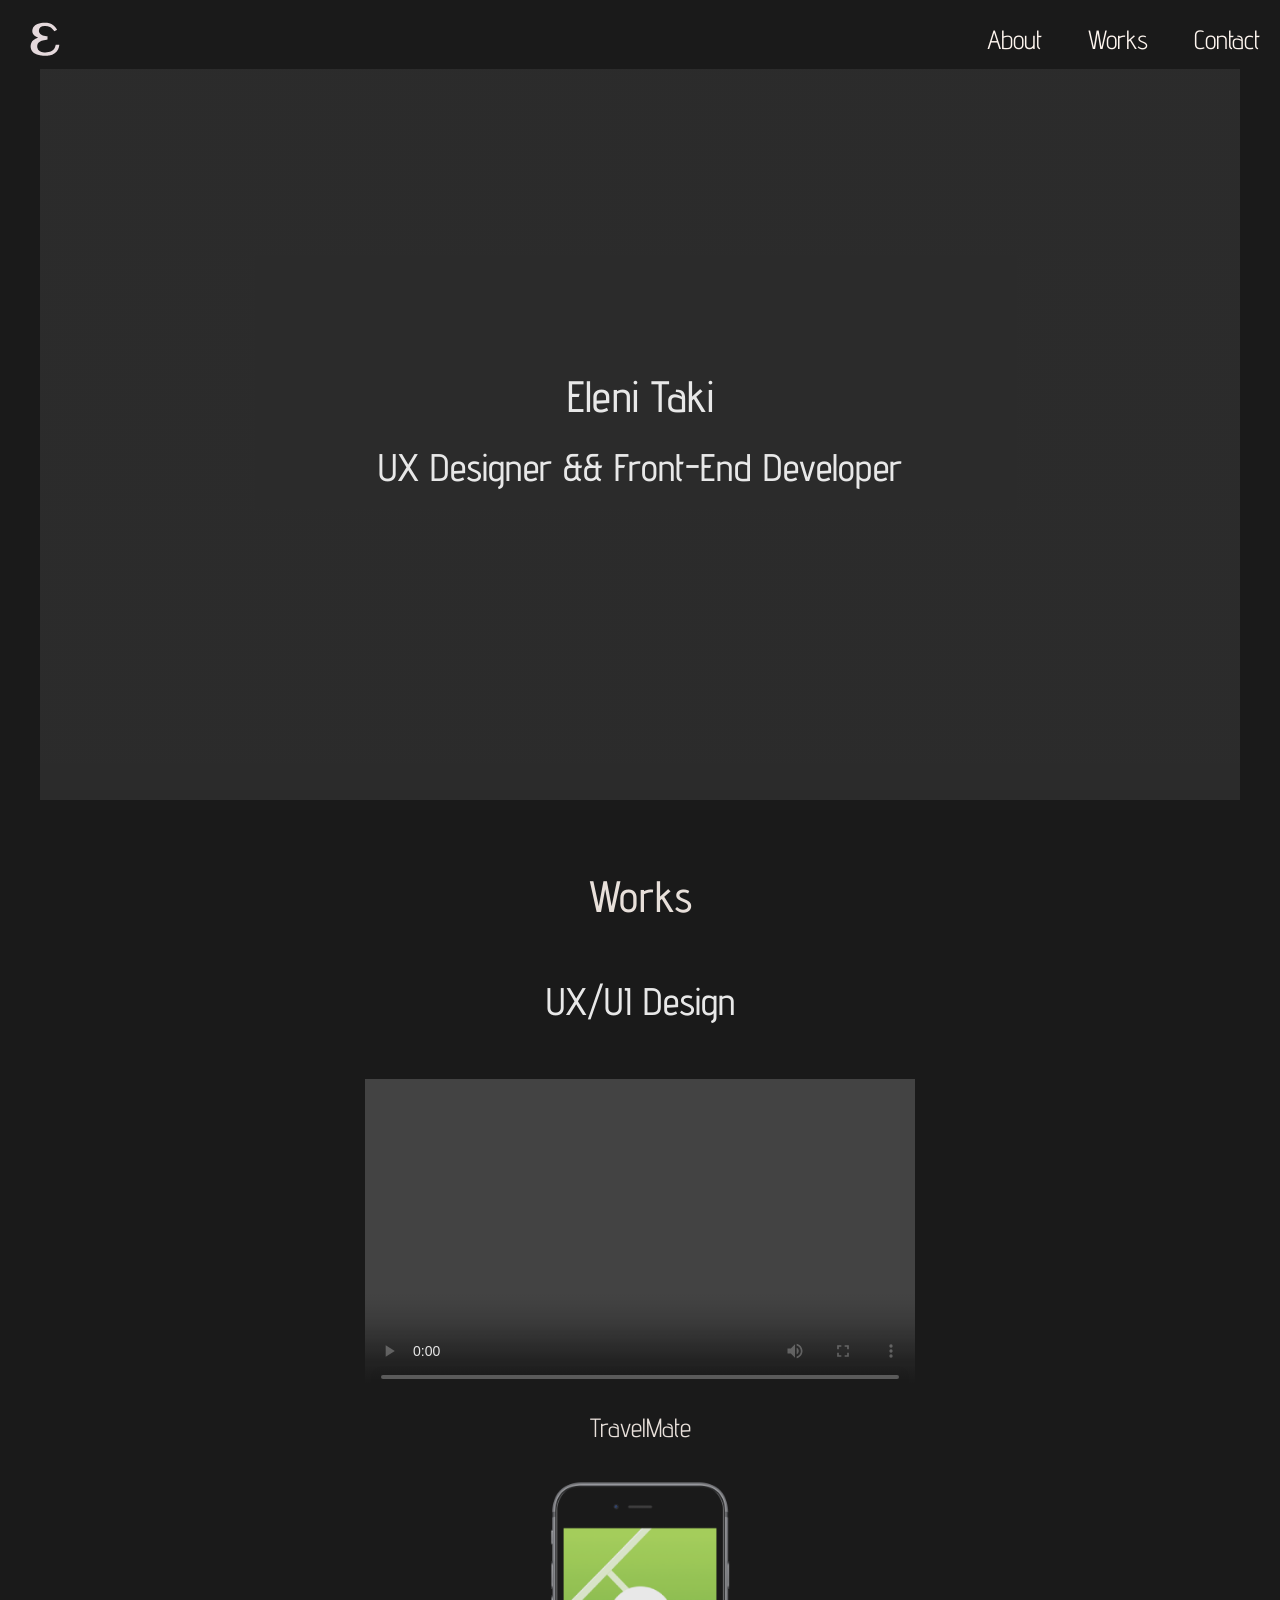
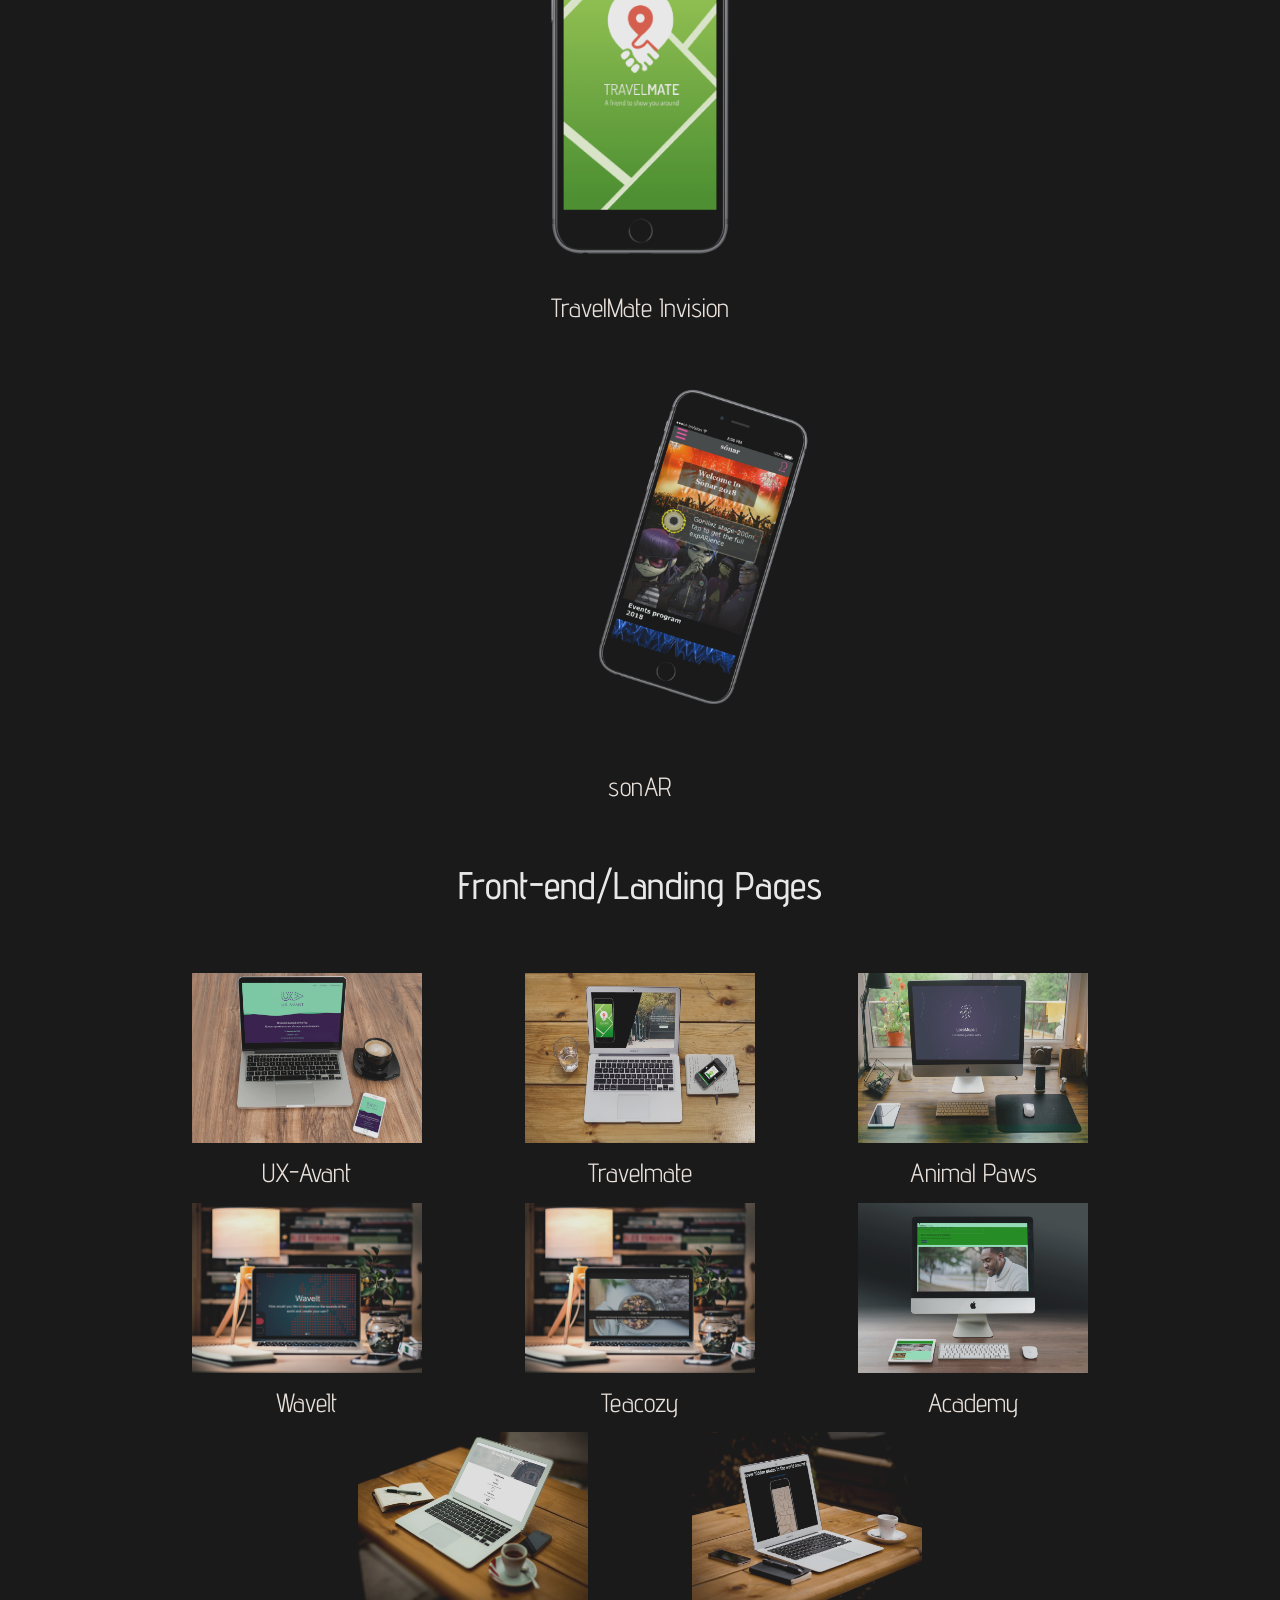
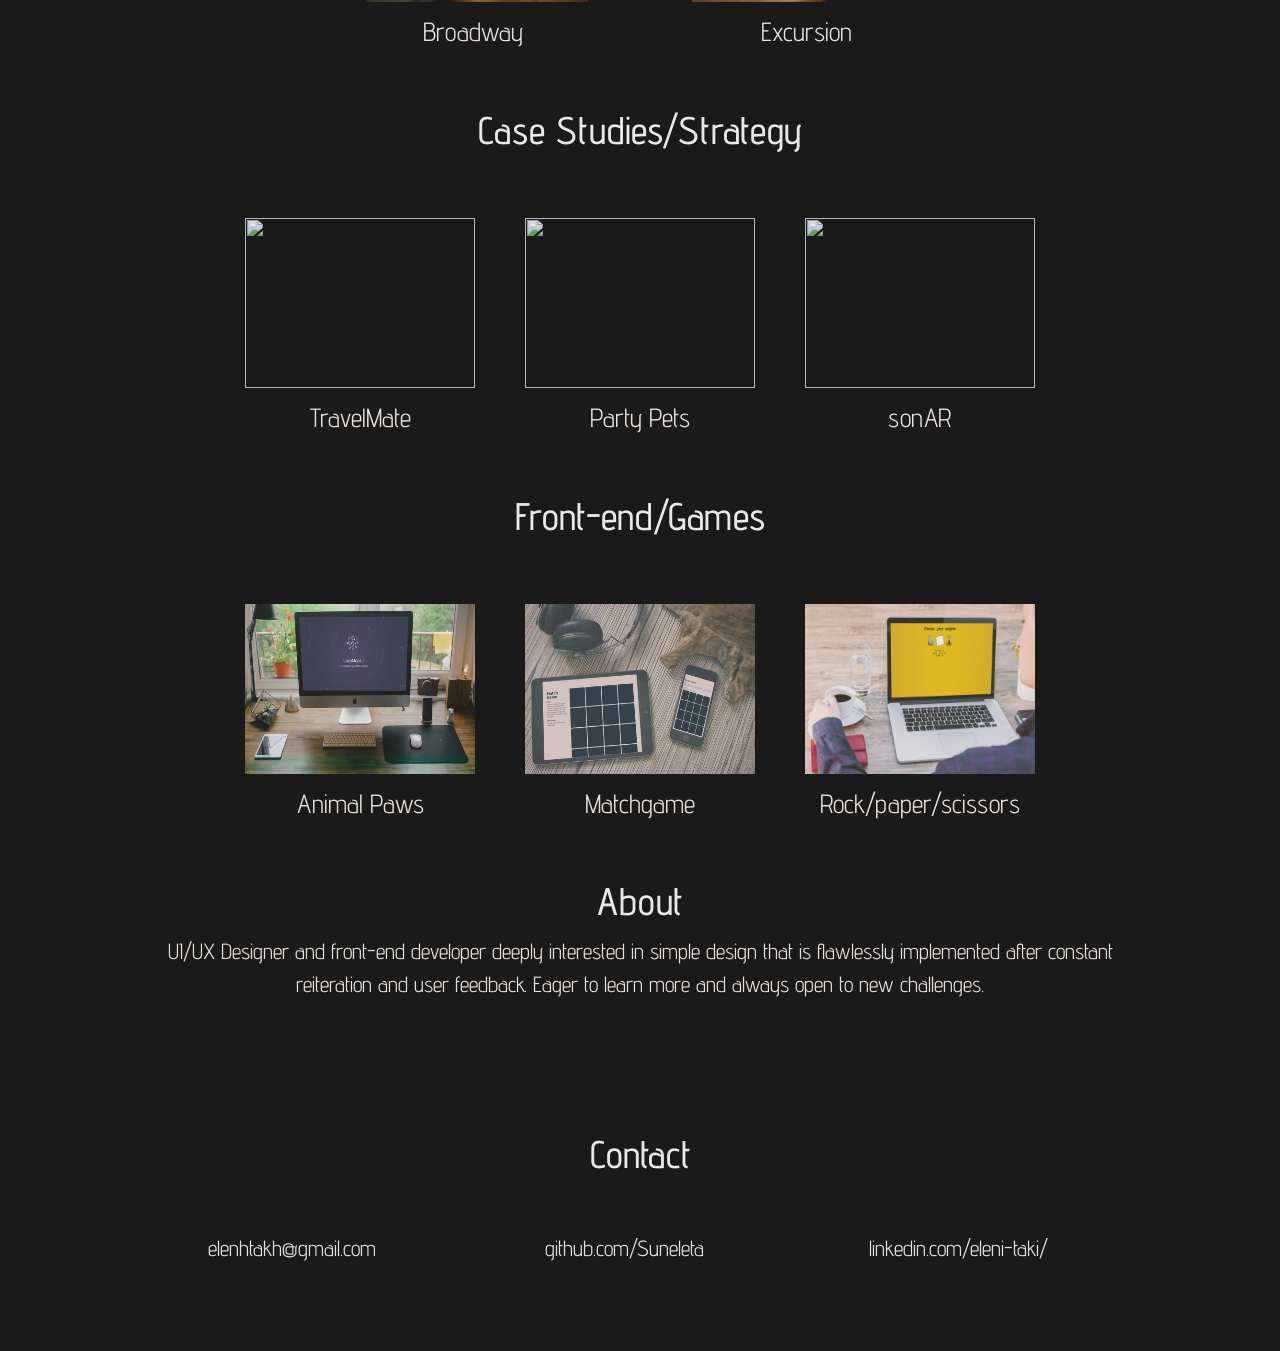
==== index.html @ 6ba513bb "Second commit" ====
<!DOCTYPE html>
<html>
  <head class="container-fluid">
        <title>Eleni Taki/Portfolio</title>
        <link rel="icon" href="resources/epsilon.png" type="image/gif" sizes="32x32">
		     <meta name="description" content="Portfolio">
		     <meta name="keywords" content="Portfolio, works, Eleni Taki">
		     <meta name="author" content="Eleni Taki">
		     <meta http-equiv="X-UA-Compatible" content="IE=edge">
	       <meta name="viewport" content="width=device-width, initial-scale=1">

        <!-- Latest compiled and minified CSS -->
        <link rel="stylesheet" href="vendor/bootstrap.min.css">
        <link href="https://fonts.googleapis.com/css?family=Advent+Pro:300|Khula:300|Martel:300" rel="stylesheet">
        <link rel="stylesheet" type="text/css" href="style.css">

  </head>
  <body>
    <!--Header-->
  <header class="flex-container">
      <img id="logo" src="resources/longe.svg">

    <nav>
        <span><a href="#about">About</a></span>
        <span><a href="#teas">Works</a></span>
        <span><a href="#locations">Contact</a></span>
    </nav>
    </header>
    <!---main-->
    <section class="main">
      <!--mission-->
        <div id="mission" class="flex-container">
          <div class="content">
            <h2>Eleni Taki</h2>
            <h3>UX Designer && Front-End Developer</h3>
          </div>
        </div>
    </div>
<!--teas-->
    <div id="teas">
        <div class="col-md-12 col-xs-12 text-center">
          <div>
            <h2>Works</h2>
          </div>
          <div>
            <hr>
            <h3>UX/UI Design</h3>
            <hr>
          </div>

        </div>
          <div class="flex-container items">
              <div class="item col-md-12 col-xs-12">
                <video width="550" height="320" controls>
                  <source src="resources/video.mp4" type="video/mp4">
                  <source src="movie.ogg" type="video/ogg">
                  Your browser does not support the video tag.
                </video>
                <span><a href="https://www.youtube.com/watch?v=9bN2C1_1Buw" target="_blank">TravelMate</a> </span>
              </div>
              <a href="https://projects.invisionapp.com/share/WKM751QJTU7#/screens" target="_blank">
                <div class="item col-md-12 col-xs-12" id="travelmate"><img src="resources/logo.png">
                  <span>TravelMate Invision</span>
              </a>
                </div>
            <a href="https://projects.invisionapp.com/share/KUN296BGSJ7#/screens" target="_blank">
              <div class="item col-md-4 col-xs-12" id="sonar"><img src="resources/prototype.png">
                <span>sonAR </span>
            </a>
              </div>

            </div>
          <div>
            <hr>
            <h3>Front-end/Landing Pages</h3>
            <hr>
          </div>
        <div class="flex-container items">
          <a href="http://ux-avant.elisava.net/" target="_blank">
            <div class="item col-md-4 col-xs-12"><img src="resources/uxavant.jpg">
              <span>UX-Avant</span>
          </a>
            </div>
          <a href="http://a14.elisava.net/travelmate/" target="_blank">
            <div class="item col-md-4 col-xs-12"><img src="resources/tm.jpg">
              <span>Travelmate </span>
          </a>
            </div>
            <a href="http://a14.elisava.net/mashups/" target="_blank">
              <div class="item col-md-4 col-xs-12"><img src="resources/animalpaws.jpg">
                <span>Animal Paws </span>
            </a>
              </div>
            <a href="https://suneleta.github.io/waveit/" target="_blank">
              <div class="item col-md-4 col-xs-12"><img src="resources/waveit.jpg">
                <span>WaveIt </span>
            </a>
              </div>
            <a href="https://suneleta.github.io/teacozy-project/" target="_blank"/>
              <div class="item col-md-4 col-xs-12"><img src="resources/tea.jpg">
                  <span>Teacozy</span>
            </a>
                </div>
                <a href="https://suneleta.github.io/colmar_project/" target="_blank"/>
                  <div class="item col-md-4 col-xs-12"><img src="resources/colmar.jpg">
                    <span> Academy</span>
                </a>
                  </div>
              <a href="https://suneleta.github.io/bdesign/" target="_blank"/>
                <div class="item col-md-4 col-xs-12"><img src="resources/bd.jpg">
                  <span>Broadway</span>
              </a>
                </div>
            <a href="https://suneleta.github.io/excursion.github.io/" target="_blank"/>
              <div class="item col-md-4 col-xs-12"><img src="resources/excursion.jpg">
                <span>Excursion</span>
            </a>
              </div>
              <div class="col-md-12 col-xs-12 text-center">
                <div>
                  <hr>
                  <h3>Case Studies/Strategy</h3>
                  <hr>
                </div>
              </div>
              <div class="flex-container items">
                <a href="resources/travelmate.pdf" target="_blank">
                  <div class="item col-md-4 col-xs-12"><img src="resources/travelmatedoc.png">
                    <span>TravelMate</span>
                </a>
                  </div>
                <a href="resources/partypets.pdf" target="_blank">
                  <div class="item col-md-4 col-xs-12"><img src="resources/partypets.png">
                    <span>Party Pets</span>
                </a>
                  </div>
                  <a href="resources/sonar.pdf" target="_blank">
                    <div class="item col-md-4 col-xs-12"><img src="resources/sonar.png">
                      <span>sonAR</span>
                  </a>
                    </div>
                </div>
              <div class="col-md-12 col-xs-12 text-center">

                <div>
                  <hr>
                  <h3>Front-end/Games</h3>
                  <hr>
                </div>
              </div>
              <div class="flex-container items">
                <a href="http://a14.elisava.net/mashups/" target="_blank">
                  <div class="item col-md-4 col-xs-12"><img src="resources/animalpaws.jpg">
                    <span>Animal Paws </span>
                </a>
                  </div>
                  <a href="https://suneleta.github.io/gamematch/" target="_blank">
                    <div class="item col-md-4 col-xs-12"><img src="resources/match.jpg">
                      <span>Matchgame</span>
                  </a>
                    </div>
                  <a href="https://suneleta.github.io/rockpaperscissors/" target="_blank"/>
                    <div class="item col-md-4 col-xs-12"><img src="resources/rps.png">
                      <span>Rock/paper/scissors</span>
                  </a>
                    </div>
                </div>

            </div>
        <!---Contact-->
        <section id="about">
          <div class="col-md-12 col-xs-12 text-center">
            <div>
              <hr>
              <h3>About</h3>
            </div>
            <div>
              <p>
                UI/UX Designer and front-end developer deeply interested in simple design that is flawlessly implemented after constant reiteration and user feedback. Eager to learn more and always open to new challenges.


              </p>
            </div>
        </section>
        <section id="contacts">
          <div>
            <h3>Contact</h3>
            <hr>
          </div>
          <div class="flex-container contacts row">
              <div class="contact col-md-4">
                <span><a href="https://outlook.live.com/" target="_blank"/>elenhtakh@gmail.com</a></span>
              </div>
              <div class="contact col-md-4">
                <span><a href="https://github.com/"  target="_blank"/>github.com/Suneleta</a></span>
              </div>
              <div class="contact col-md-4">
                <span><a href="https://www.linkedin.com/in/eleni-taki/" target="_blank target="_blank/>linkedin.com/eleni-taki</a>/</span>
              </div>
          </div>
        </div>
      </section>
<!---contact-->

<!--footer-->

  </body>
</html>
---- style.css ----
html {
  font-family: 'Advent Pro',sans-serif;
  font-size:22px;
  color:seashell;
  background-color: black;
  opacity:0.9;
  text-align: center;
}
header {
width: 100%;
height:69px;
position: fixed;
align-items:center;

z-index:1;
background-color: black;

}

header img {
  height: 50px;
  padding-left: 10px;
}

.container-fluid {
  margin: 0px;
  padding: 0px;
}
nav {
text-align:right;
flex-grow: 1;
display:block;
}

nav span {
  display: inline-block;
  padding: 20px 20px;
  font-size: 1.2em;
}
a {
  color: seashell;
  text-decoration: none;
}
nav span a:hover {
  color: white;
}

.flex-container {
  display: flex;
  justify-content: center;
  flex-wrap: wrap;
}
.main {
  padding-top: 0px;
  opacity:0.9;
  width: 1200px;
  margin:auto;
}
#logo {
  width: 80px;
  height: 80px;
}

body {
  font-family: 'Advent Pro', sans-serif;
  background-color: black;
  text-align: center;
  display:block;
  margin: 0px;
  color:seashell;
  font-size: 22px;
}
#mission {
  height: 800px;
  background:
  linear-gradient(
     rgba(50, 50, 50, 0.45),
     rgba(50, 50, 50, 0.45)
   ),
   url(resources/mypicture.png) no-repeat top fixed;
  -webkit-background-size: cover;
  -moz-background-size: cover;
  -o-background-size: cover;
  background-size: contain;
  padding-top: 70px;
  margin: 0px;

}

#mission .content {
  color: white;
  margin: auto;
  width:100%;
}

h1 {
  display: block;
  padding: 10px;
  font-size: 3em;
  margin: 0px;
  font-family: 'Advent Pro', sans-serif;

}
h3 {
  margin: 0px;
  padding: 10px;
  display: block;
  color:white;
}

#teas {
  height: 1300px;
  width: 1000px;
  padding-top: 70px;
  margin: auto;
  flex-grow: 1;
  justify-content: center;
}
.item span {
  padding-bottom: : 15px;
  text-align:center;
  text-decoration: none;
  display: block;
  font-size: 1.2em;
}
div {
  display: block;
}
.item {
  width:100%;
  height: 60%;
  }

.item img {
height: 170px;
width:230px;
margin: 10px;
display: flex-grow;
}


#contacts {
  margin-top: 50px;
  height: 300px;
  padding-top:70px;
  display: block;
  text-align:center;
}

#contacts .flex-container {
  width:100%;
}
.flex-container .contacts {
    padding-top:50px;

}
#contact {
  display: block;
  height:200px;
}
.contact a:hover {
  color: white;
}
.flex-container {
    display: flex;
    justify-content: center;
    flex-wrap: wrap;
  }
h5 {
  display: block;
  font-size: 1em;
  }


 .item a:hover {
   color: white;

 }
#travelmate img, #sonar img {
  width:410px;
  height:420px;
}
.two-columns img {
  width: 300px;
  height: auto;
}

   @media only screen and (max-width: 710px) {

     .flex-container .contacts {
    width:100%;
    flex-wrap: wrap;}
    }


    @media only screen and (max-width: 710px) {
        h5 {
    display:none;    }
    }
  @media only screen and (max-width: 710px) {

    .flex-container .items {
    width:100%;
    flex-wrap: wrap;}
  }
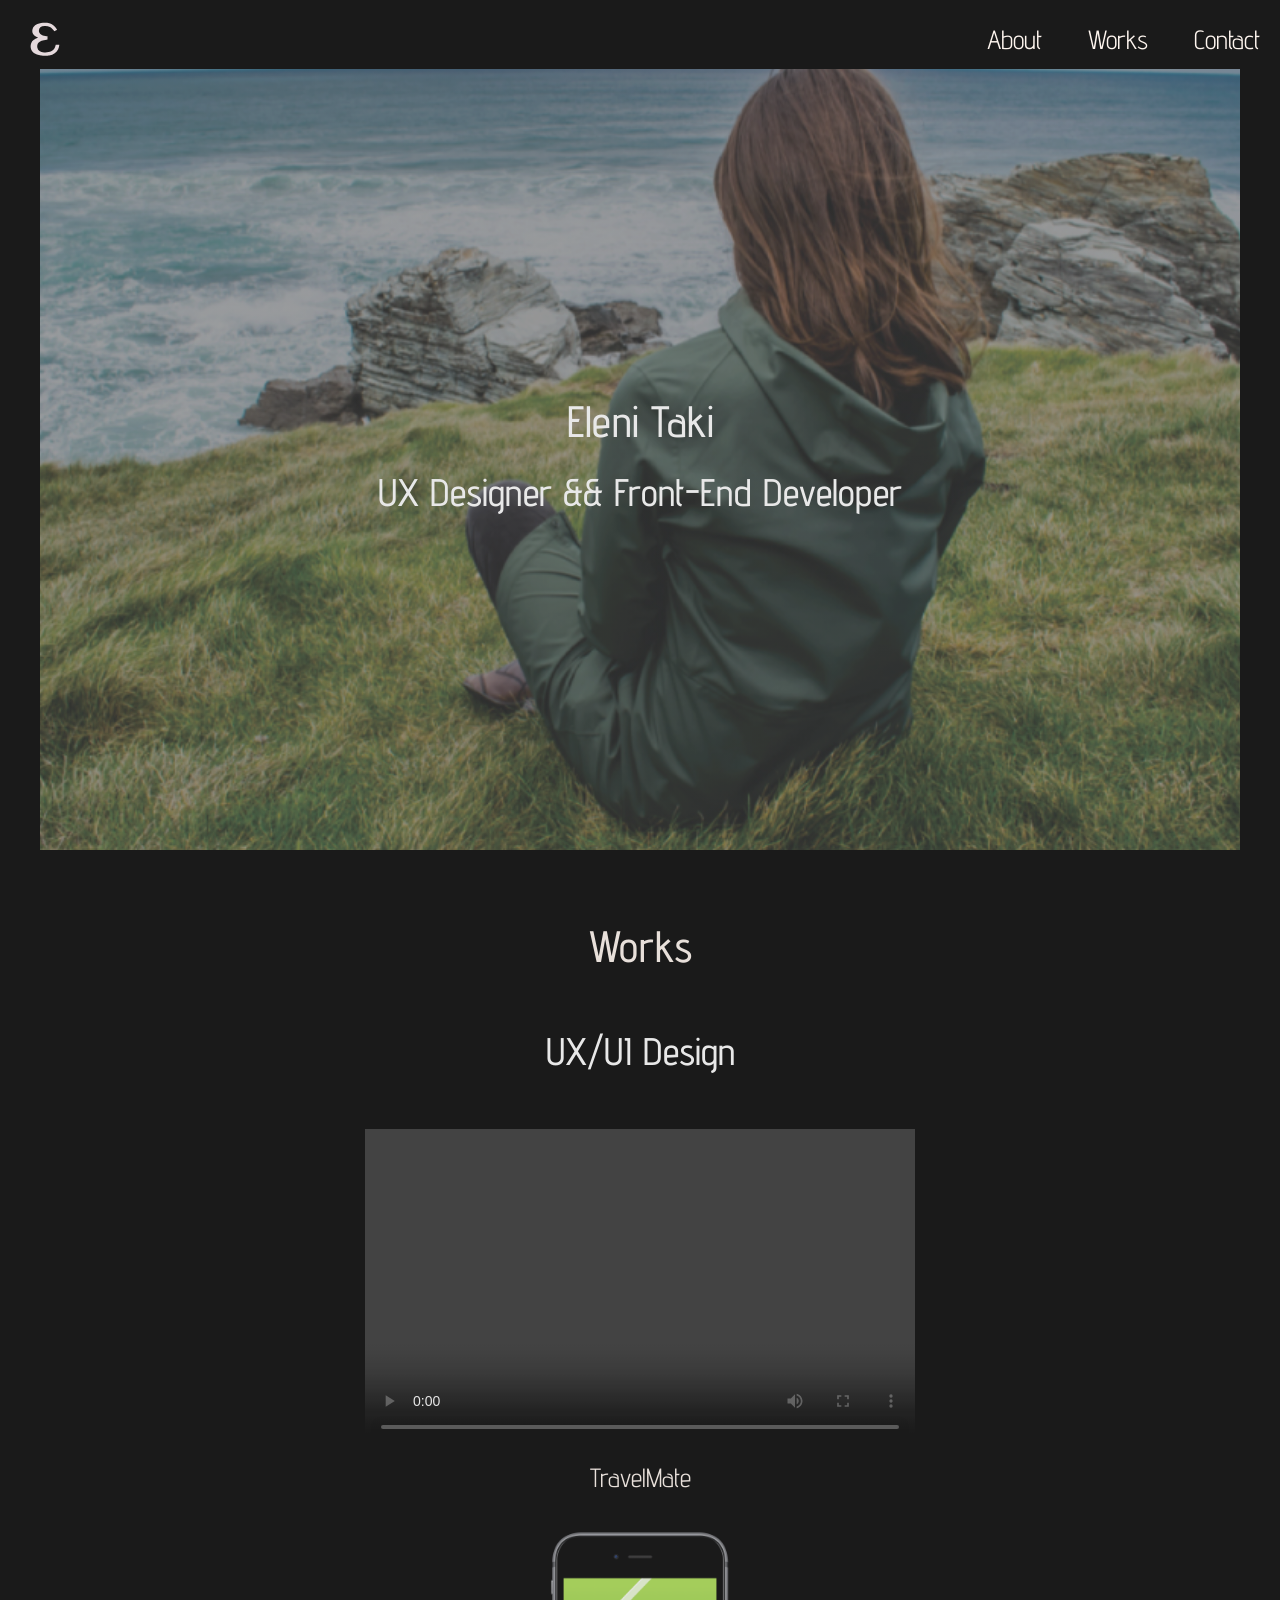
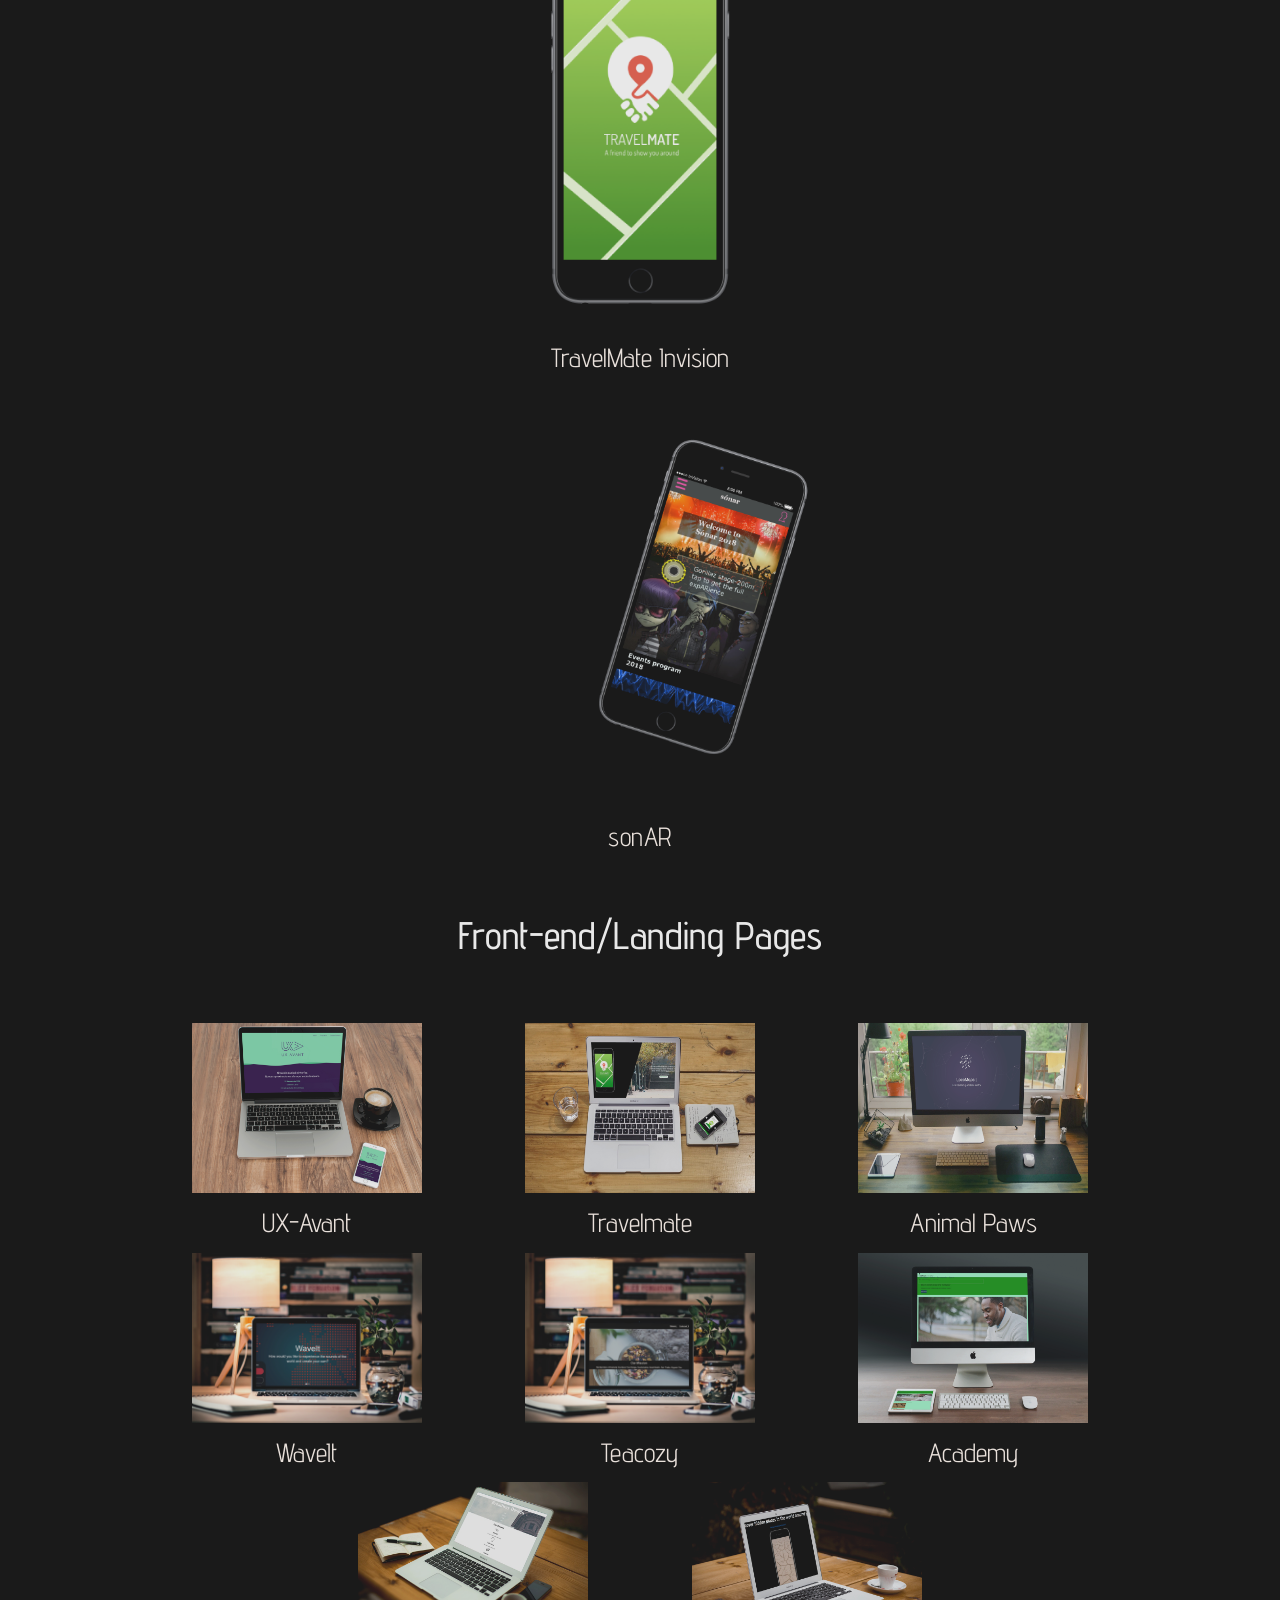
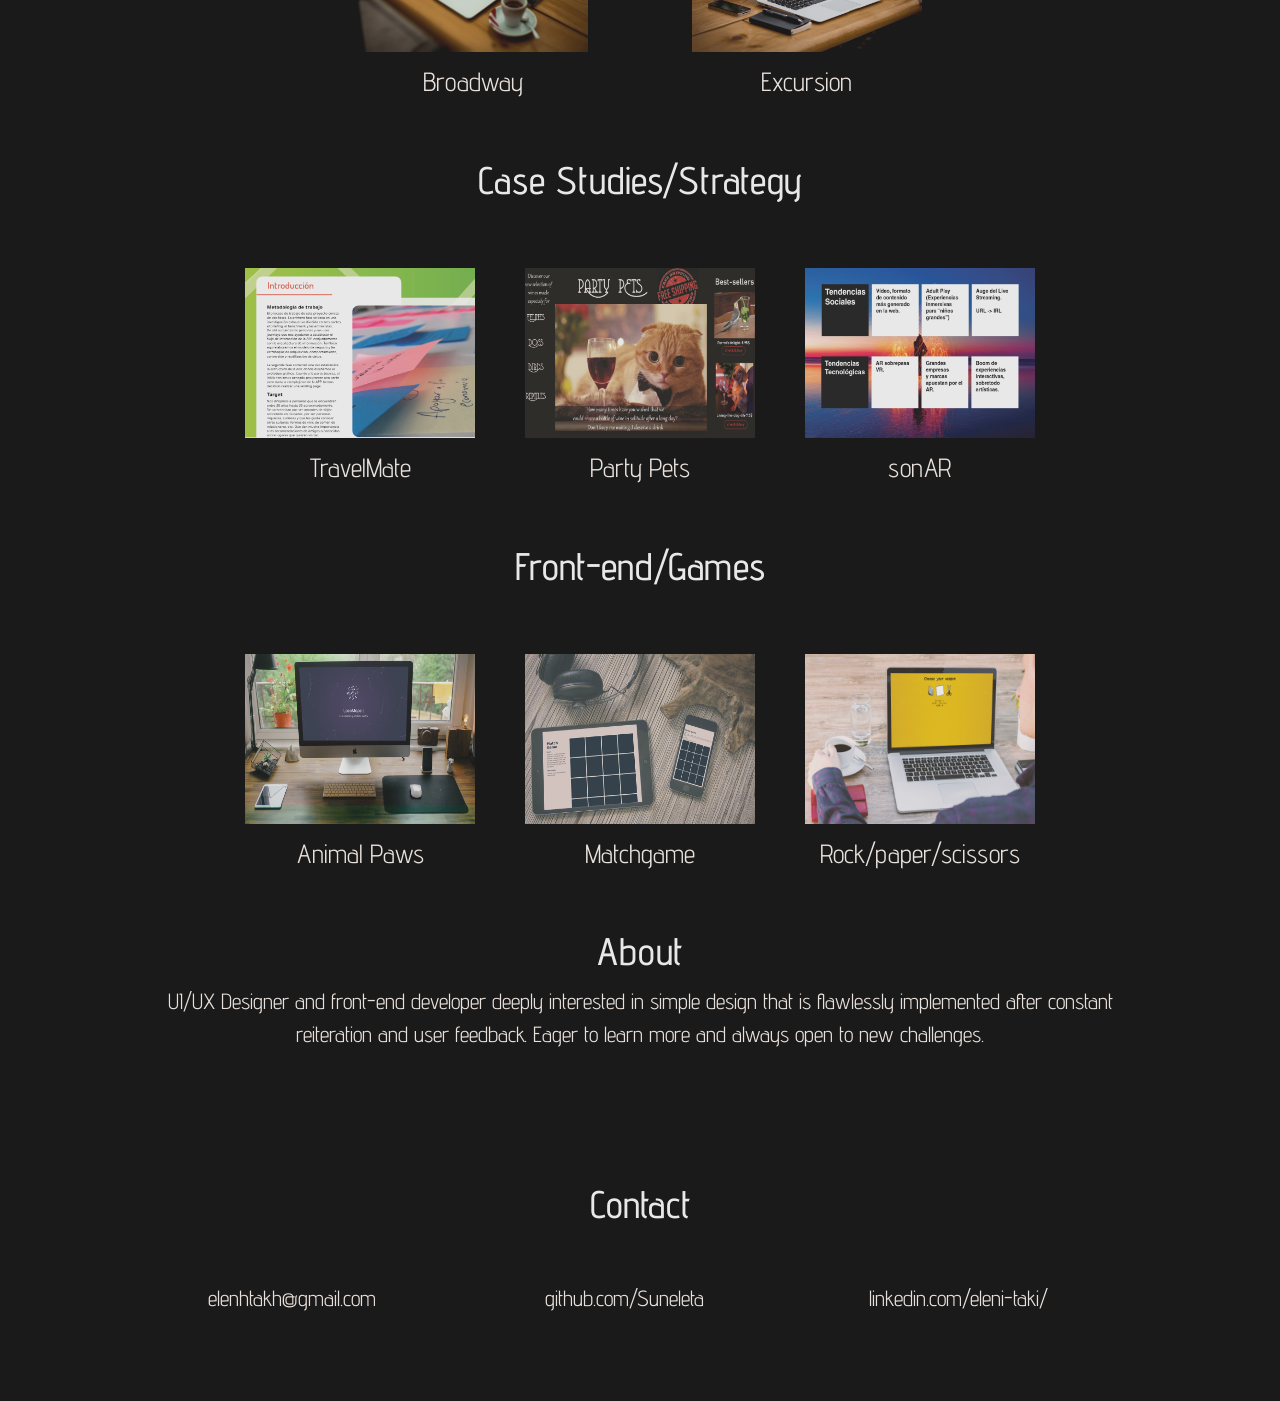
==== commit 55290ae7: "sixth commit" ====
--- a/index.html
+++ b/index.html
@@ -125,17 +125,17 @@
               </div>
               <div class="flex-container items">
                 <a href="resources/travelmate.pdf" target="_blank">
-                  <div class="item col-md-4 col-xs-12"><img src="resources/travelmatedoc.png">
+                  <div class="item col-md-4 col-xs-12"><img src="resources/travelmatedoc.jpg">
                     <span>TravelMate</span>
                 </a>
                   </div>
                 <a href="resources/partypets.pdf" target="_blank">
-                  <div class="item col-md-4 col-xs-12"><img src="resources/partypets.png">
+                  <div class="item col-md-4 col-xs-12"><img src="resources/petparty.jpg">
                     <span>Party Pets</span>
                 </a>
                   </div>
                   <a href="resources/sonar.pdf" target="_blank">
-                    <div class="item col-md-4 col-xs-12"><img src="resources/sonar.png">
+                    <div class="item col-md-4 col-xs-12"><img src="resources/sonar.jpg">
                       <span>sonAR</span>
                   </a>
                     </div>
--- a/style.css
+++ b/style.css
@@ -72,17 +72,16 @@
   font-size: 22px;
 }
 #mission {
-  height: 800px;
+  height: 850px;
   background:
   linear-gradient(
      rgba(50, 50, 50, 0.45),
      rgba(50, 50, 50, 0.45)
    ),
-   url(resources/mypicture.png) no-repeat top fixed;
+   url(resources/mypicture.jpg) no-repeat top fixed;
   -webkit-background-size: cover;
   -moz-background-size: cover;
   -o-background-size: cover;
-  background-size: contain;
   padding-top: 70px;
   margin: 0px;
 
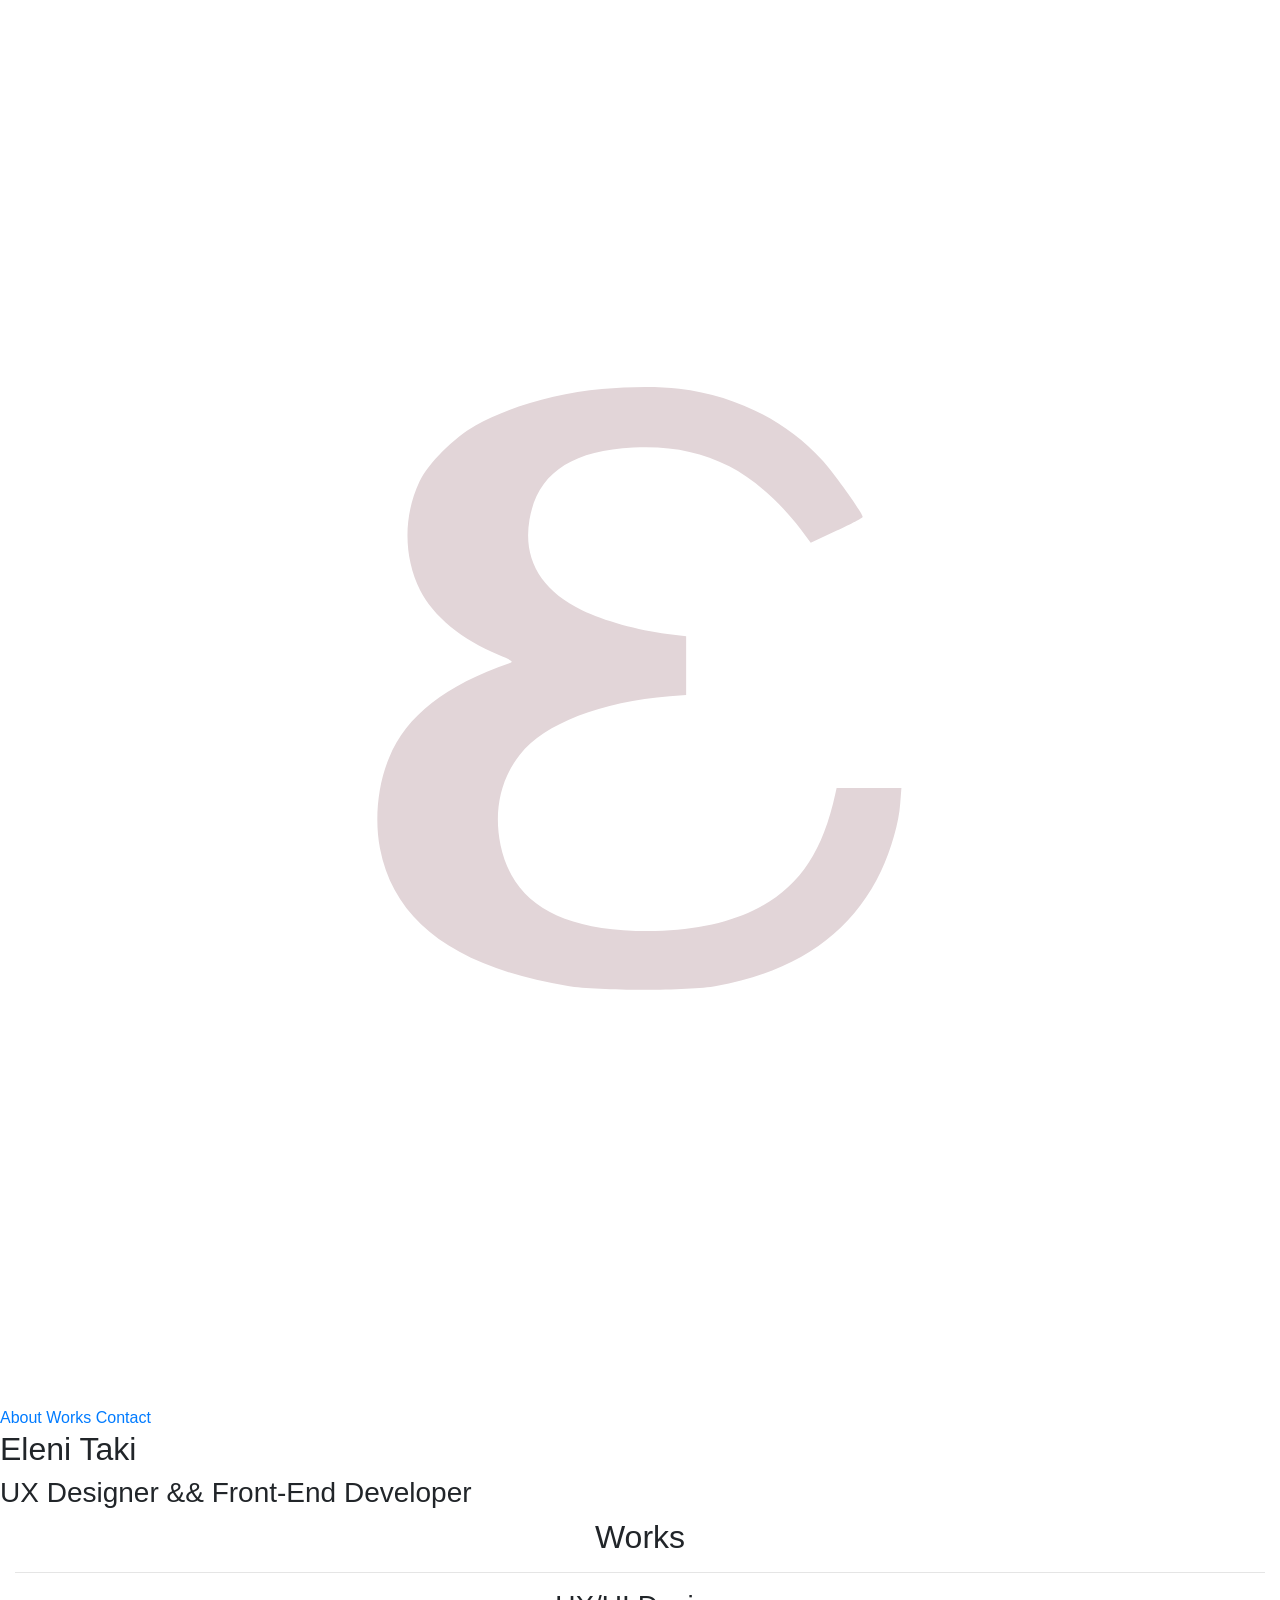
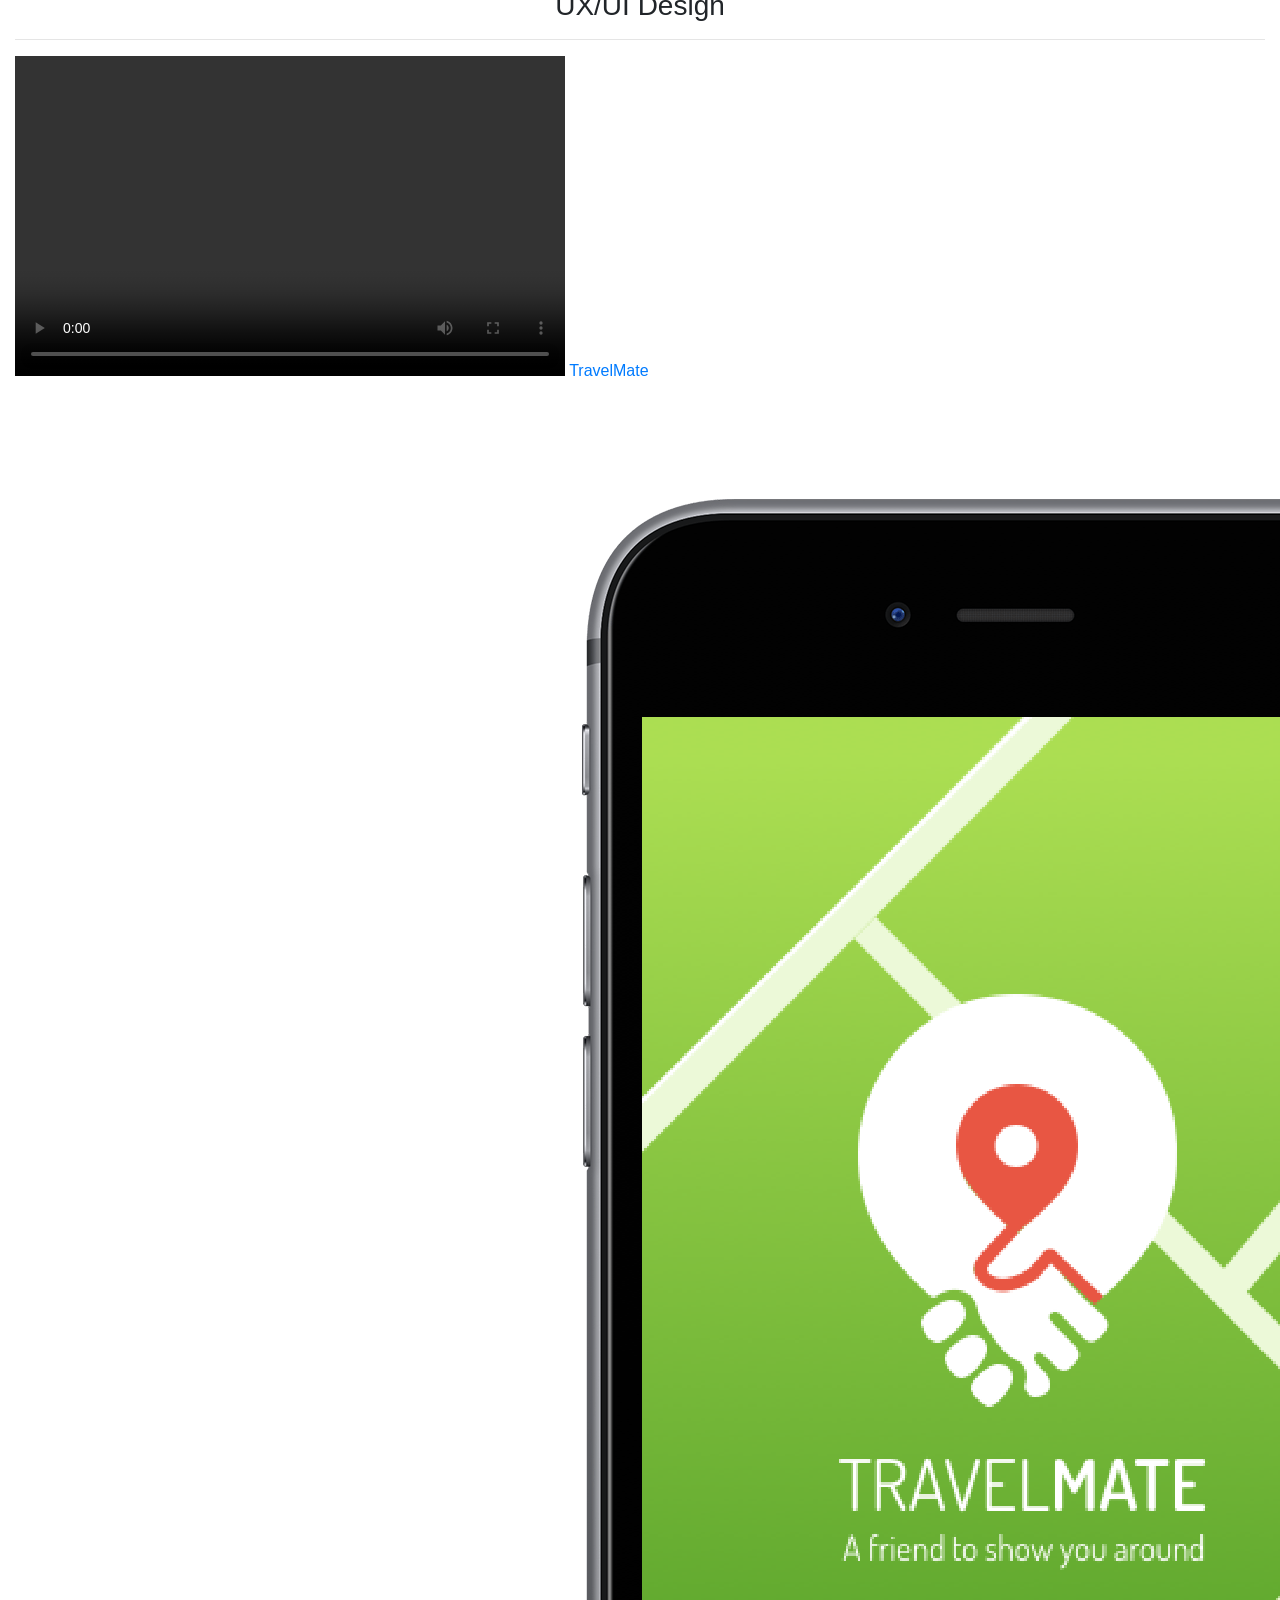
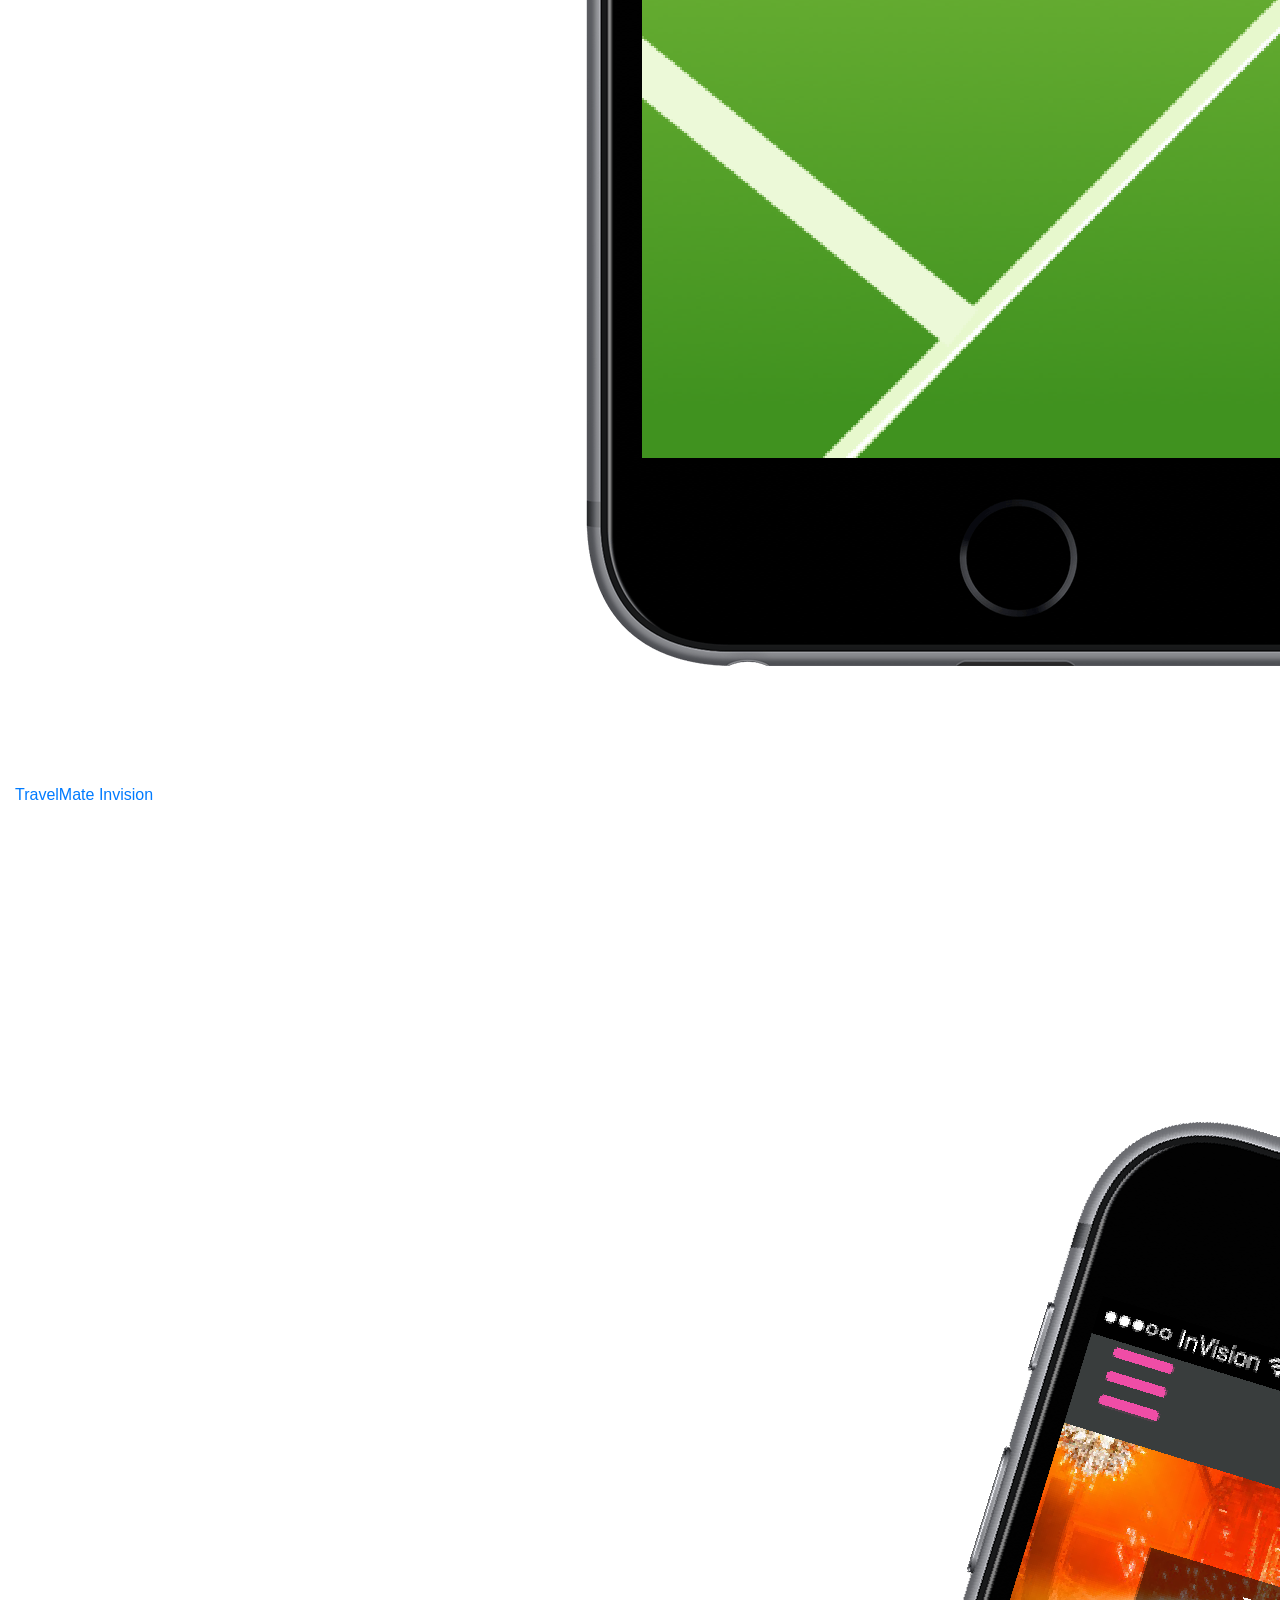
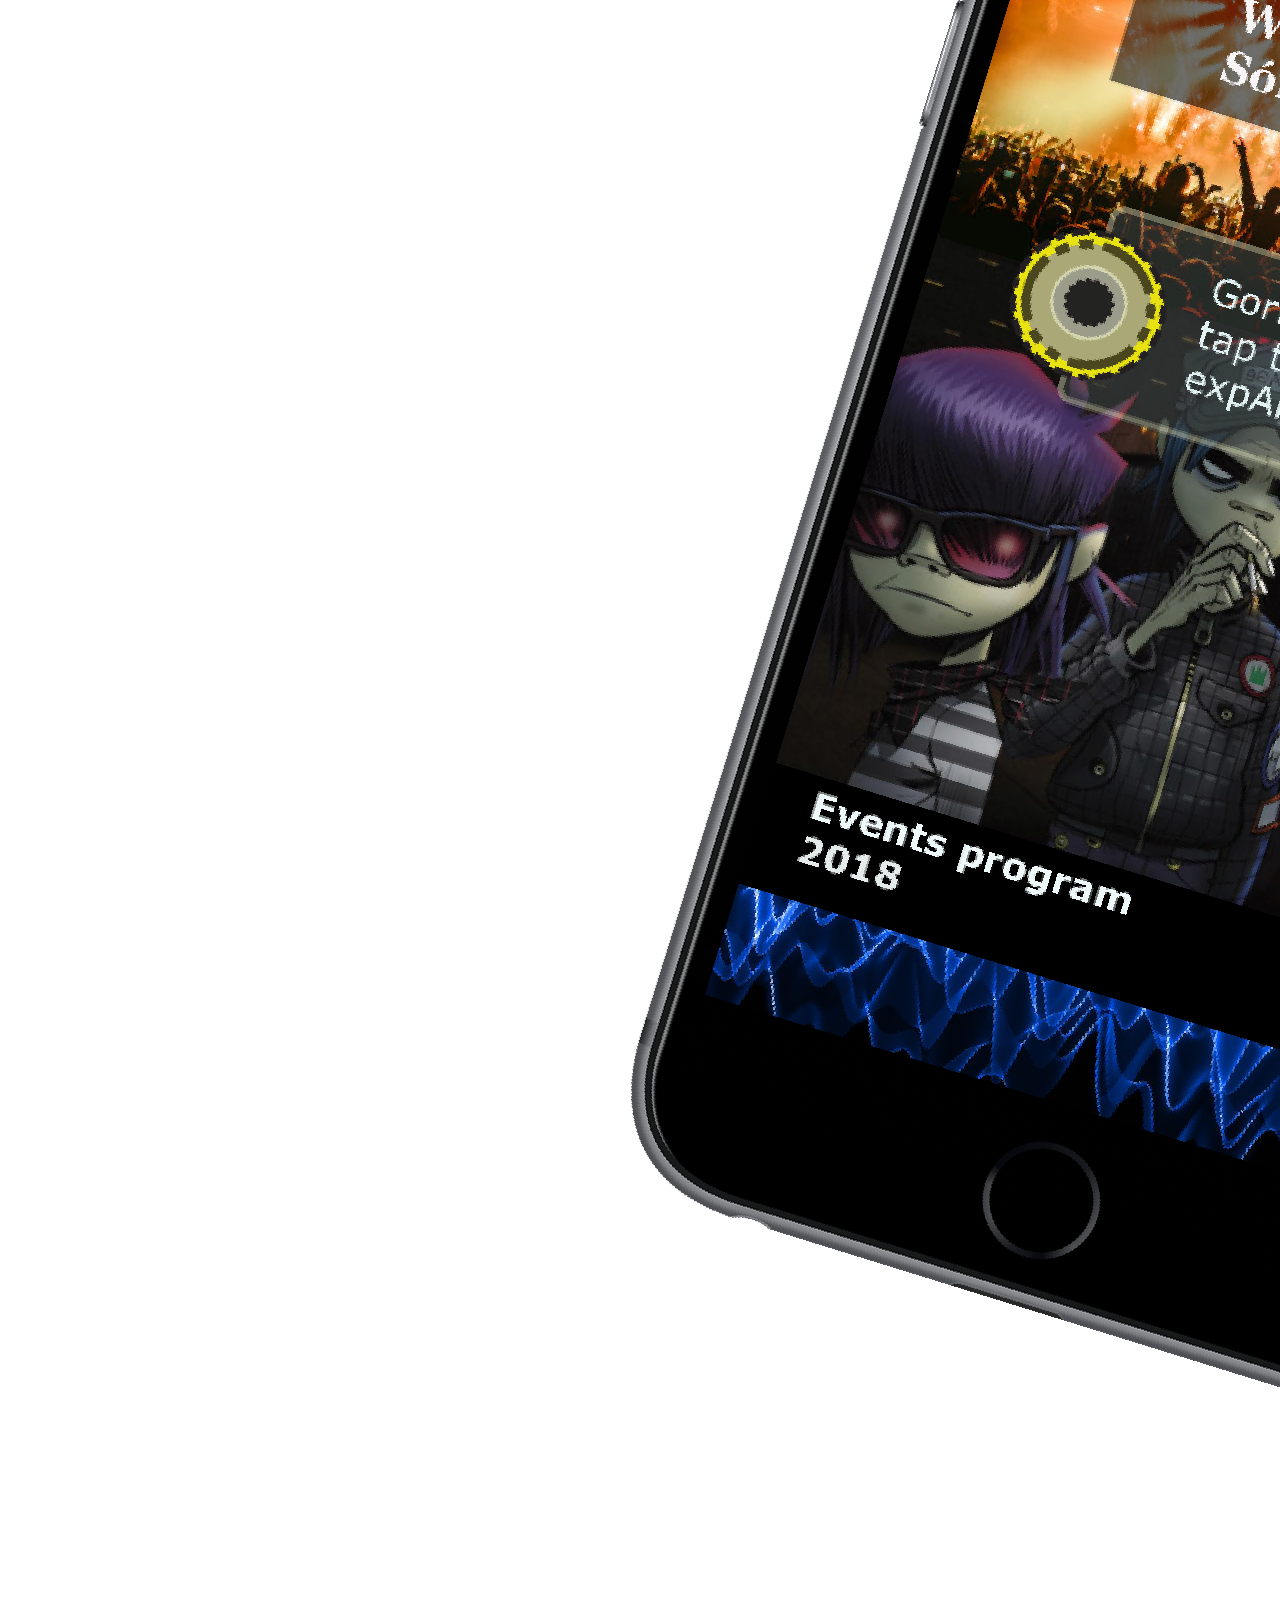
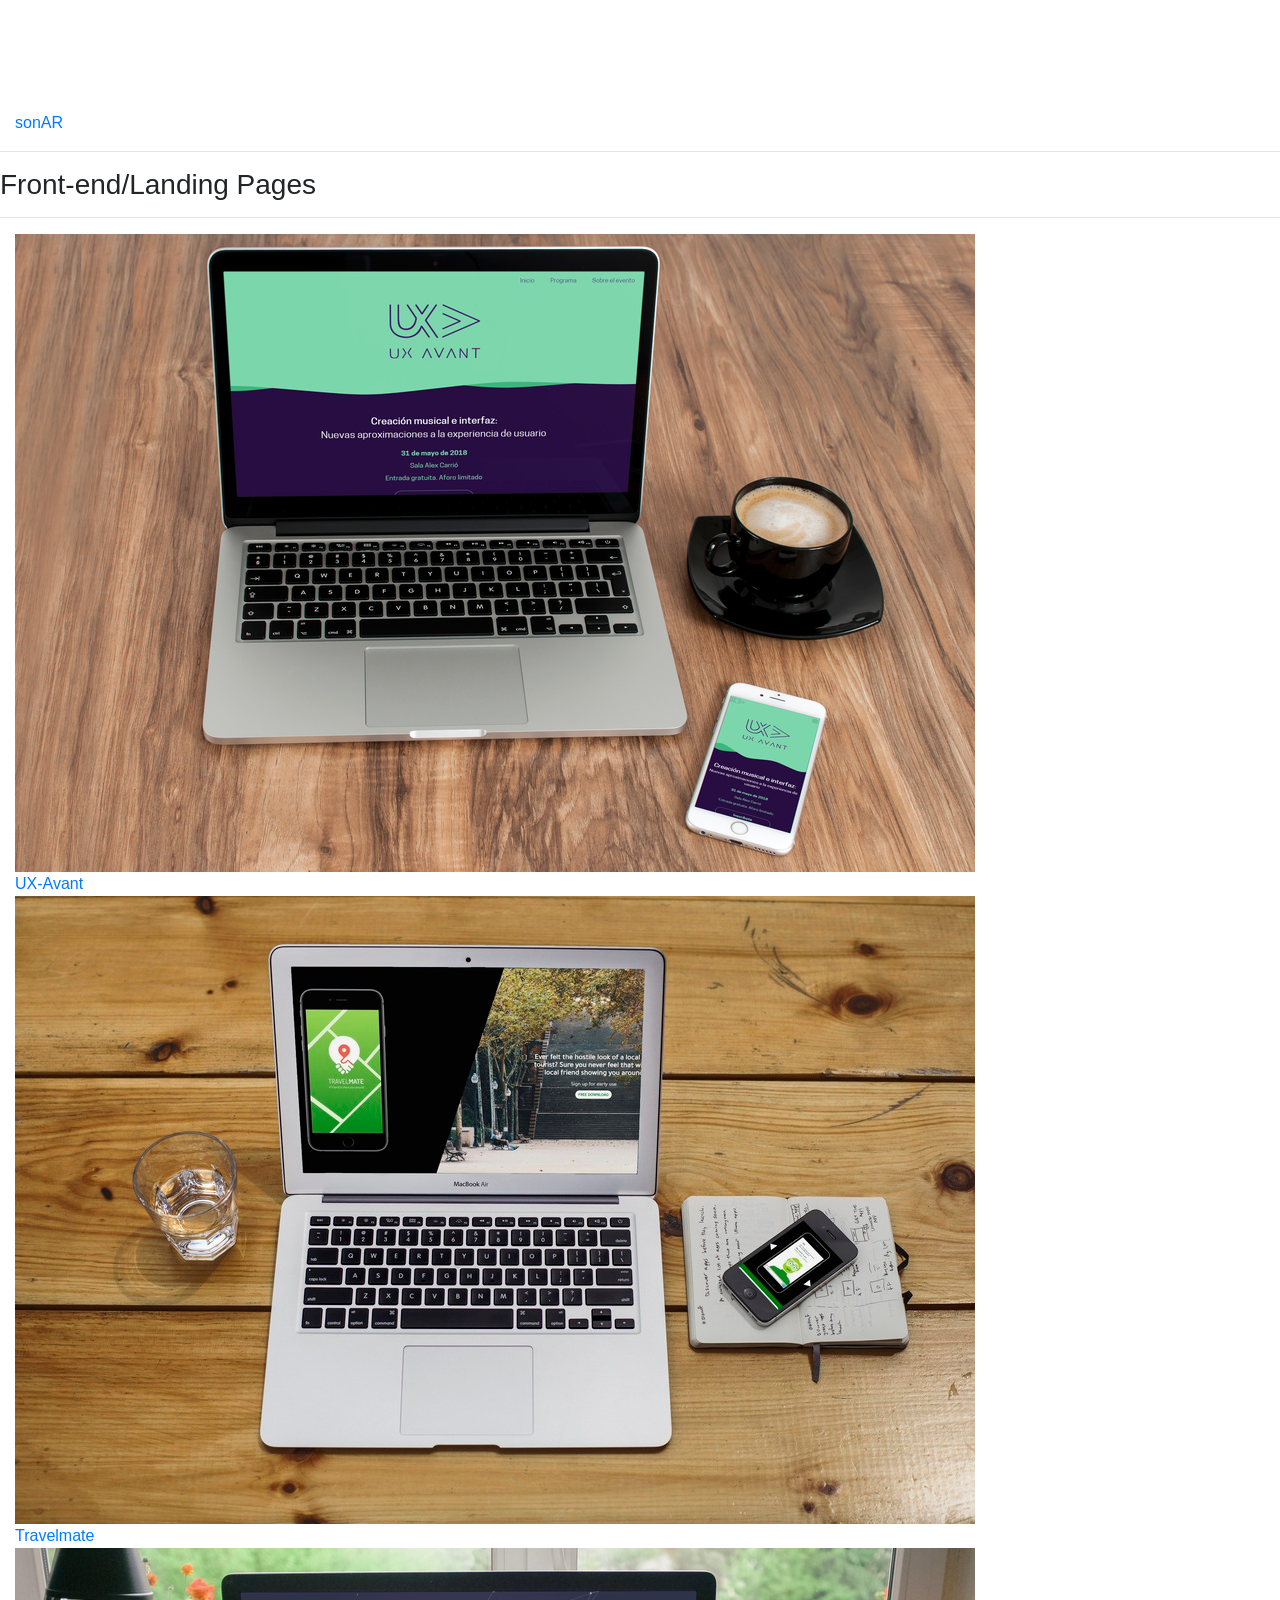
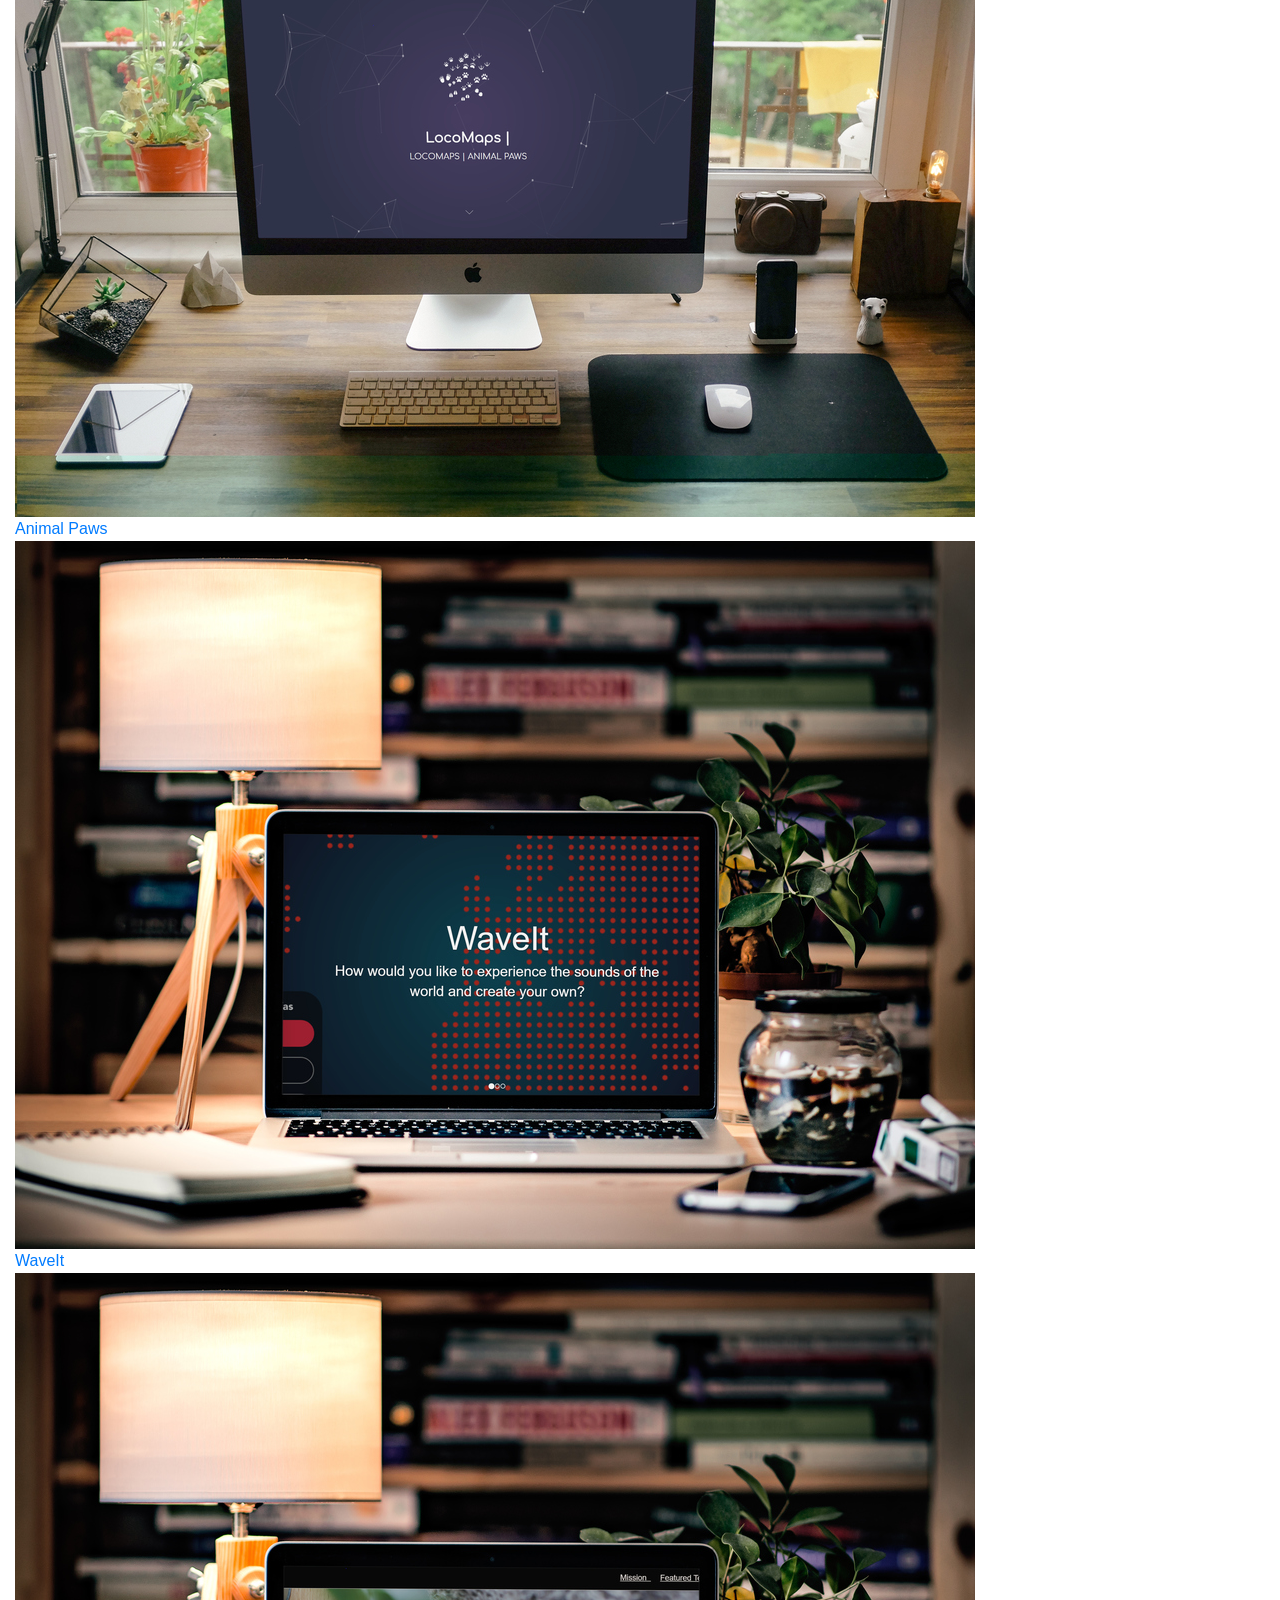
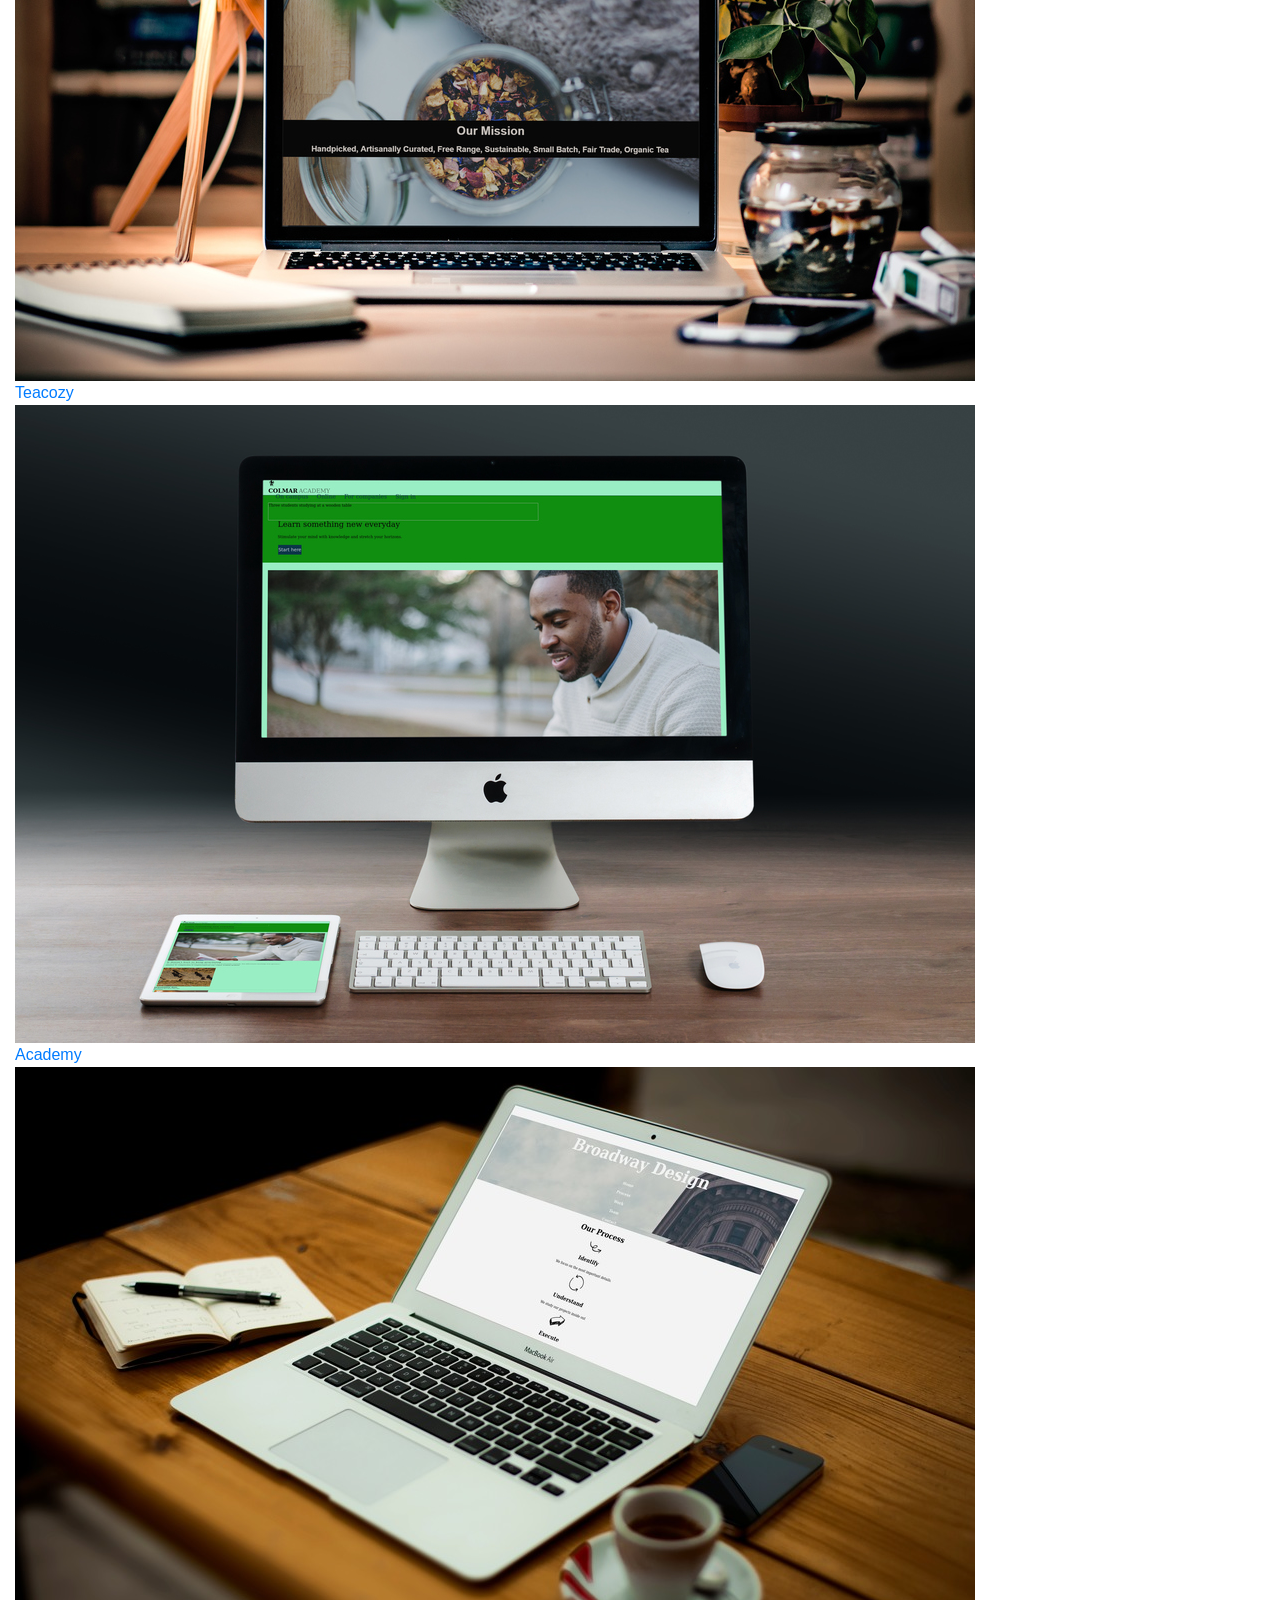
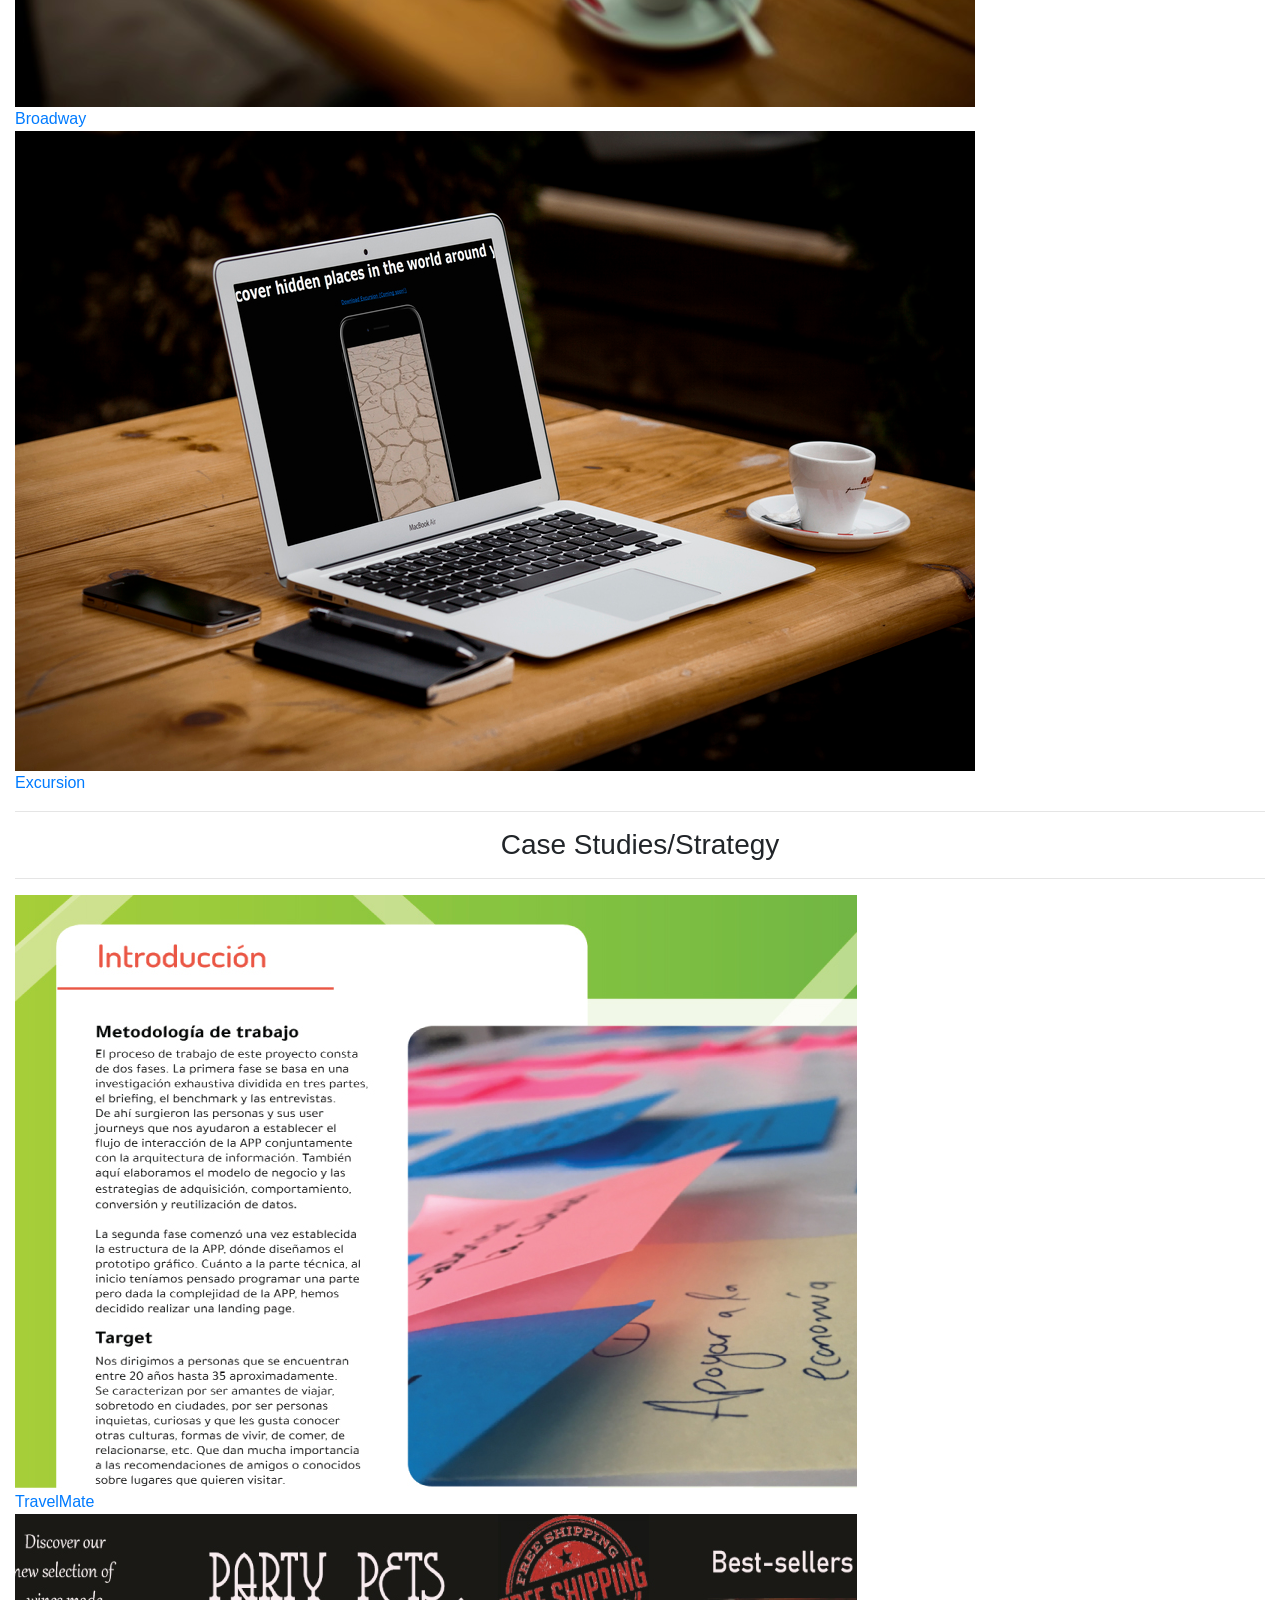
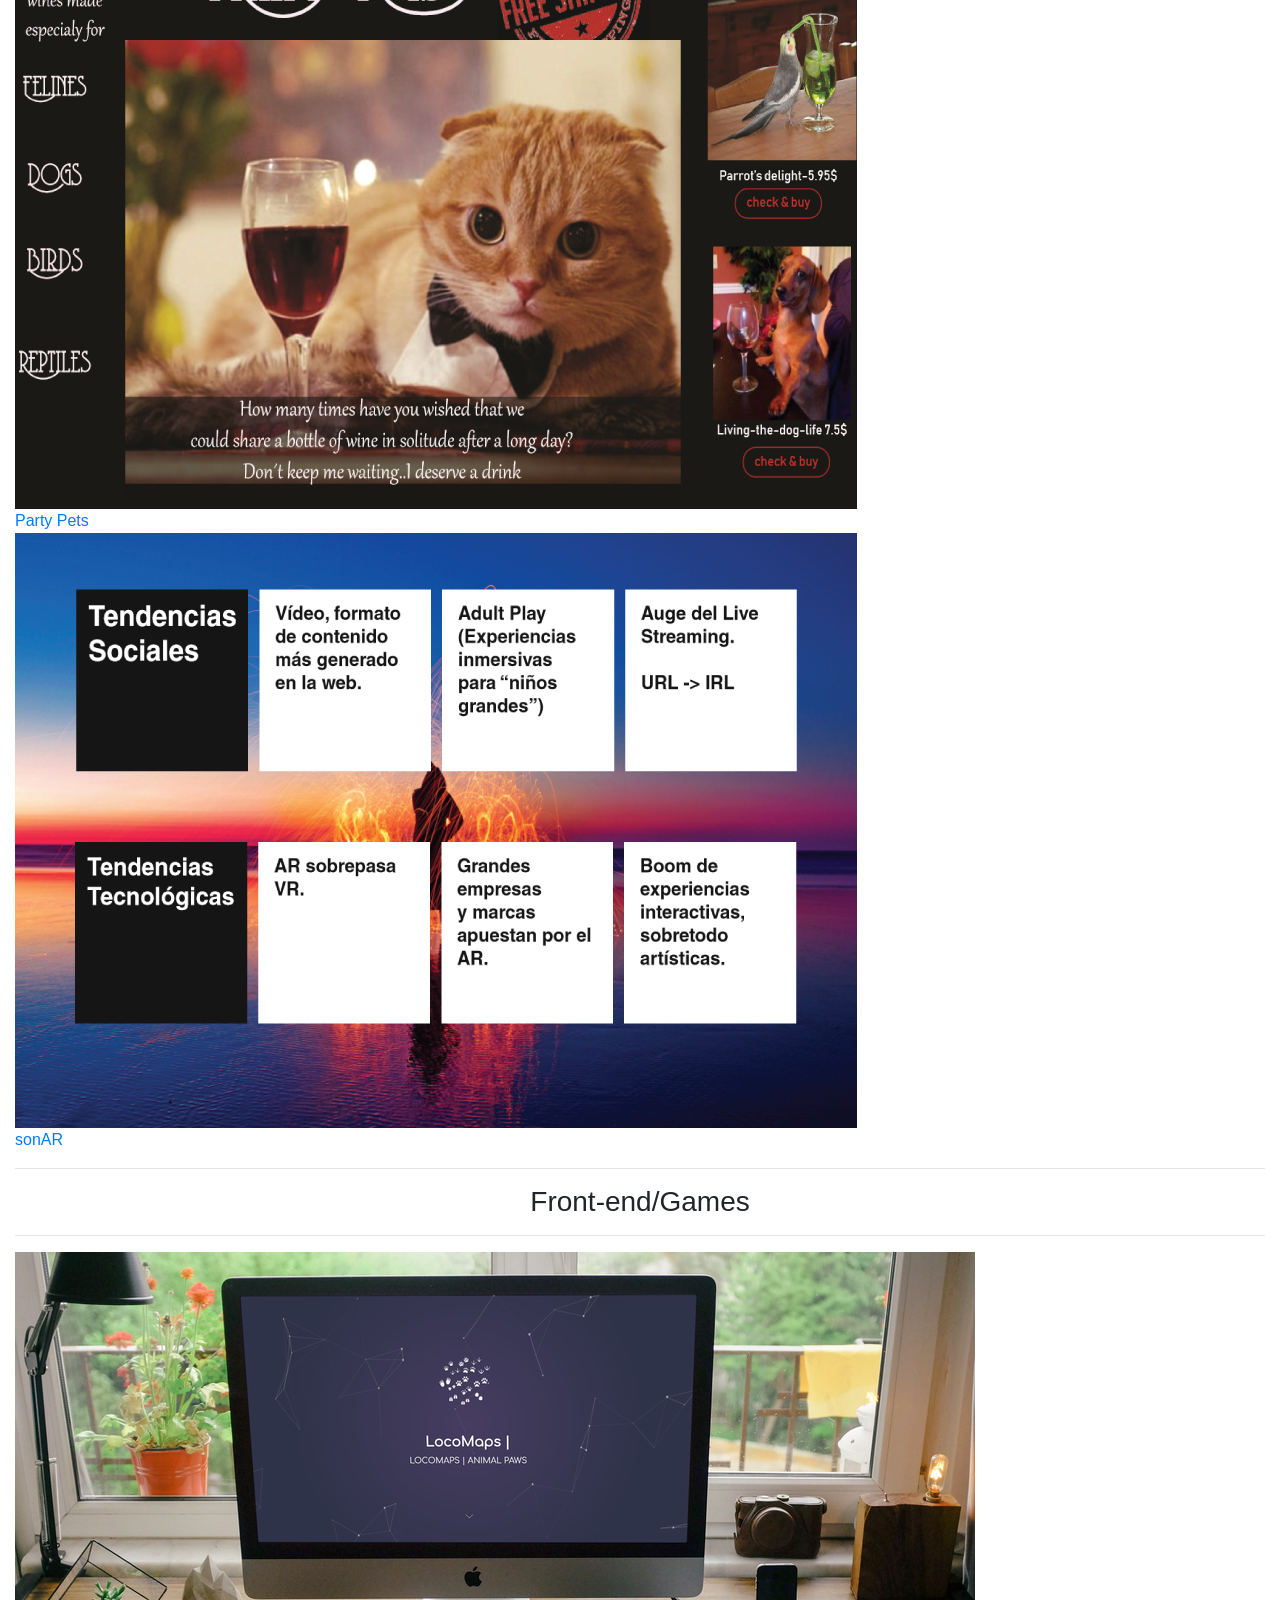
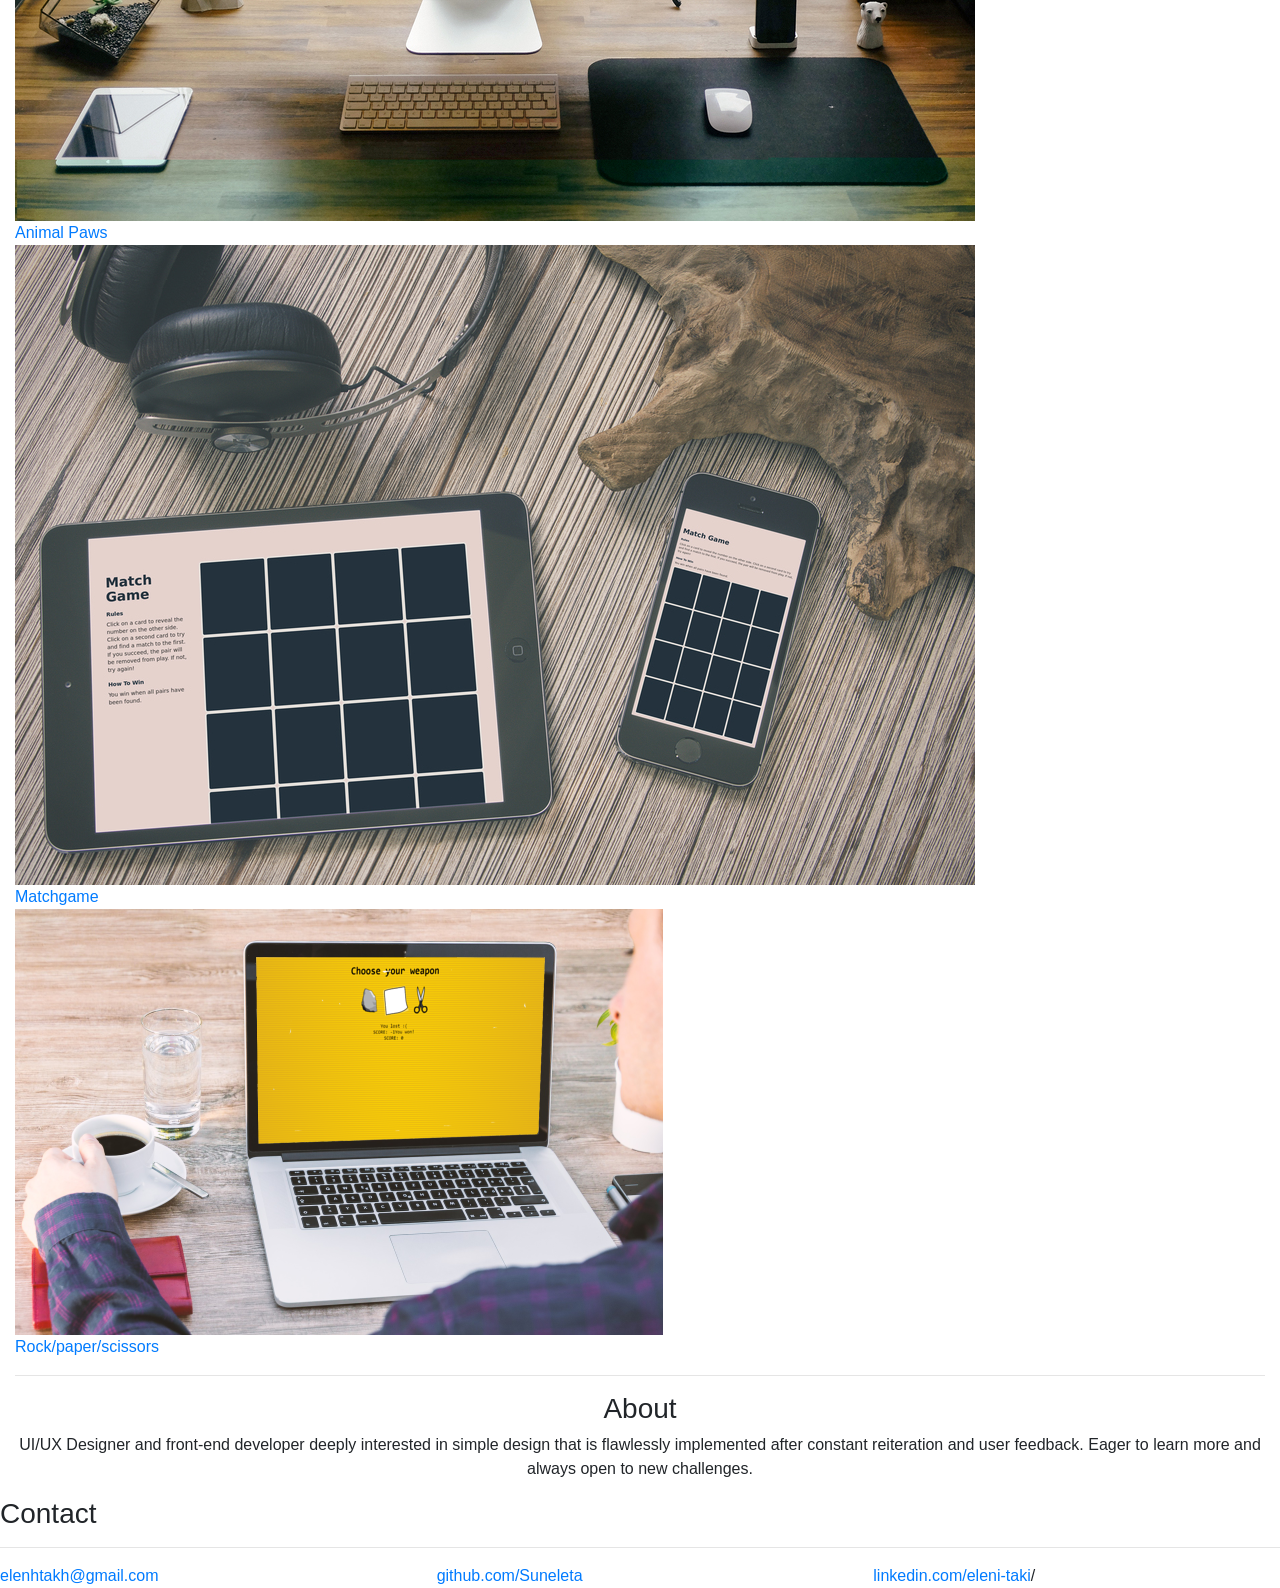
==== commit b899e932: "8th commit" ====
--- a/index.html
+++ b/index.html
@@ -7,12 +7,12 @@
 		     <meta name="keywords" content="Portfolio, works, Eleni Taki">
 		     <meta name="author" content="Eleni Taki">
 		     <meta http-equiv="X-UA-Compatible" content="IE=edge">
-	       <meta name="viewport" content="width=device-width, initial-scale=1">
+         <meta name="viewport" content="width=device-width, initial-scale=1.0">
 
         <!-- Latest compiled and minified CSS -->
         <link rel="stylesheet" href="vendor/bootstrap.min.css">
         <link href="https://fonts.googleapis.com/css?family=Advent+Pro:300|Khula:300|Martel:300" rel="stylesheet">
-        <link rel="stylesheet" type="text/css" href="style.css">
+        <link rel="stylesheet" type="text/css"  href="style_old.css" />
 
   </head>
   <body>
@@ -63,7 +63,7 @@
                   <span>TravelMate Invision</span>
               </a>
                 </div>
-            <a href="https://projects.invisionapp.com/share/KUN296BGSJ7#/screens" target="_blank">
+            <a href="https://invis.io/WXNNWKDS7EY" target="_blank">
               <div class="item col-md-4 col-xs-12" id="sonar"><img src="resources/prototype.png">
                 <span>sonAR </span>
             </a>
@@ -174,7 +174,7 @@
               <hr>
               <h3>About</h3>
             </div>
-            <div>
+            <div class="about-text">
               <p>
                 UI/UX Designer and front-end developer deeply interested in simple design that is flawlessly implemented after constant reiteration and user feedback. Eager to learn more and always open to new challenges.
 
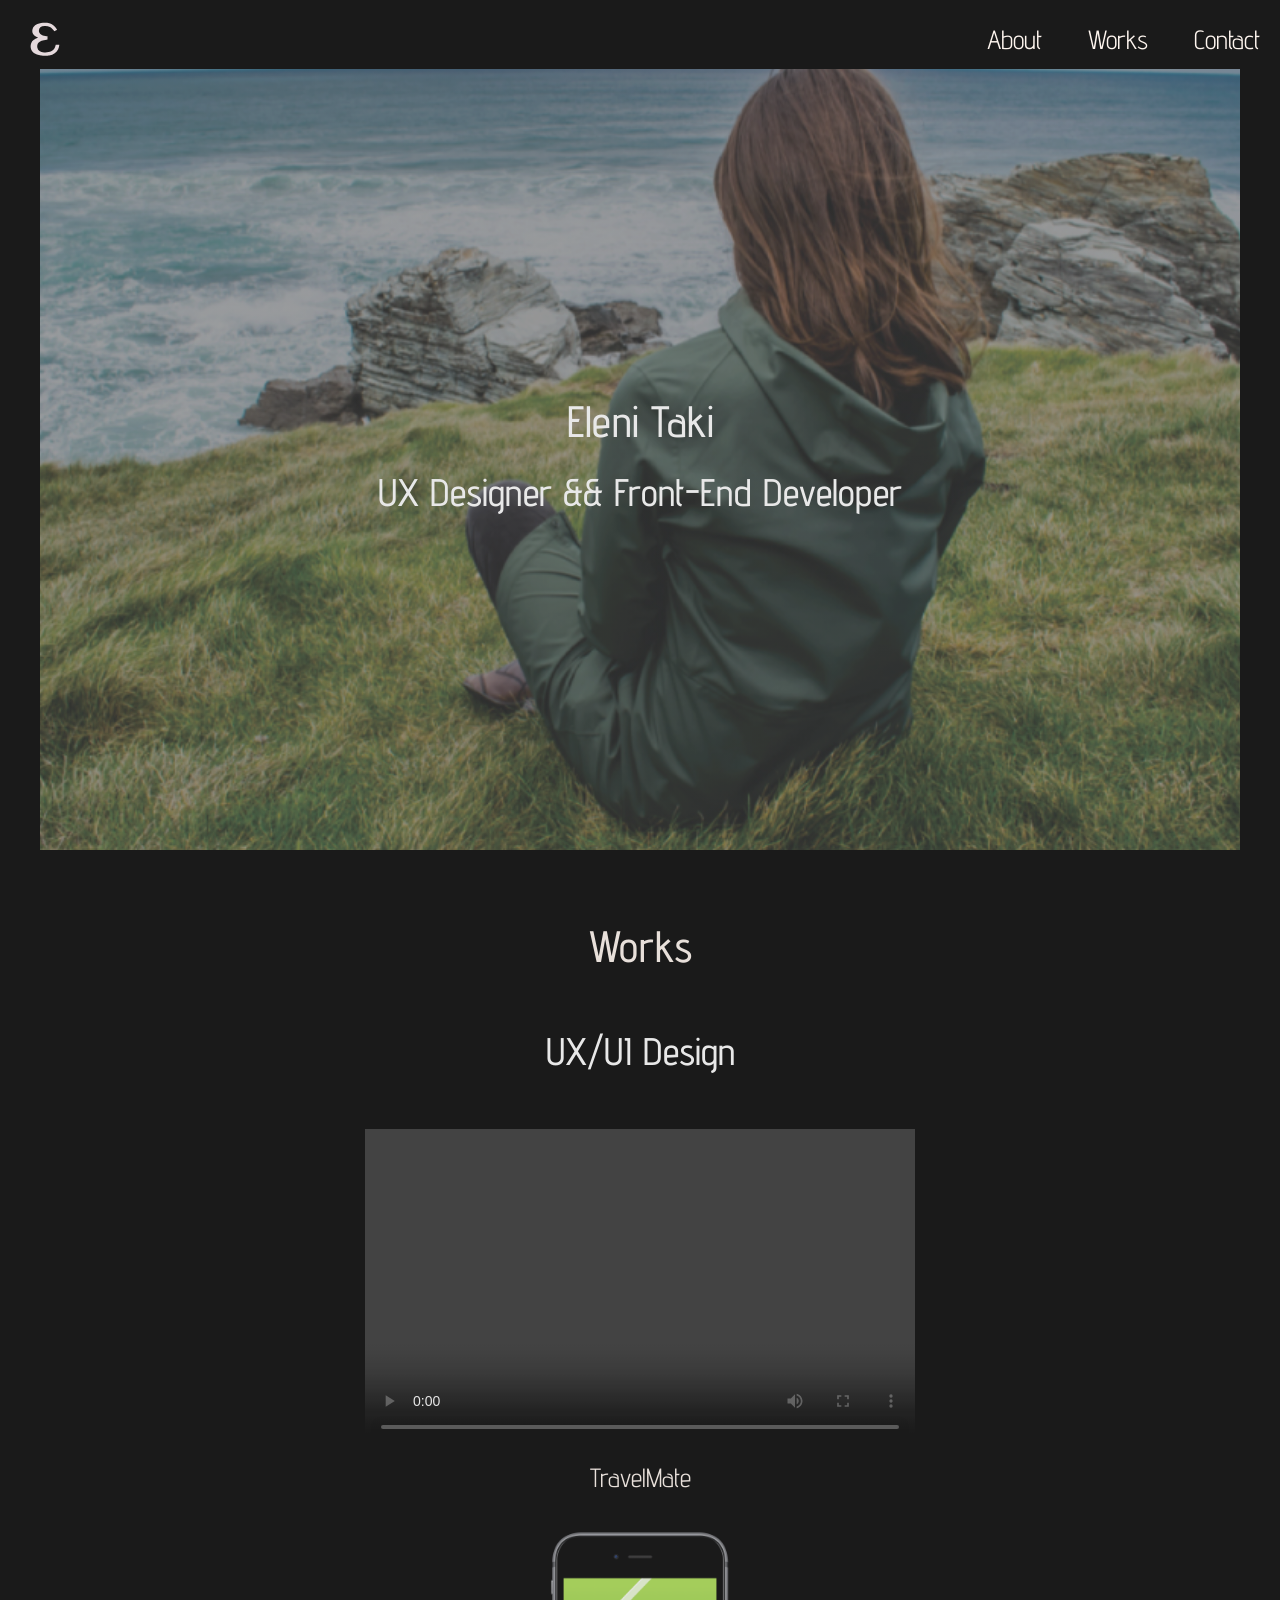
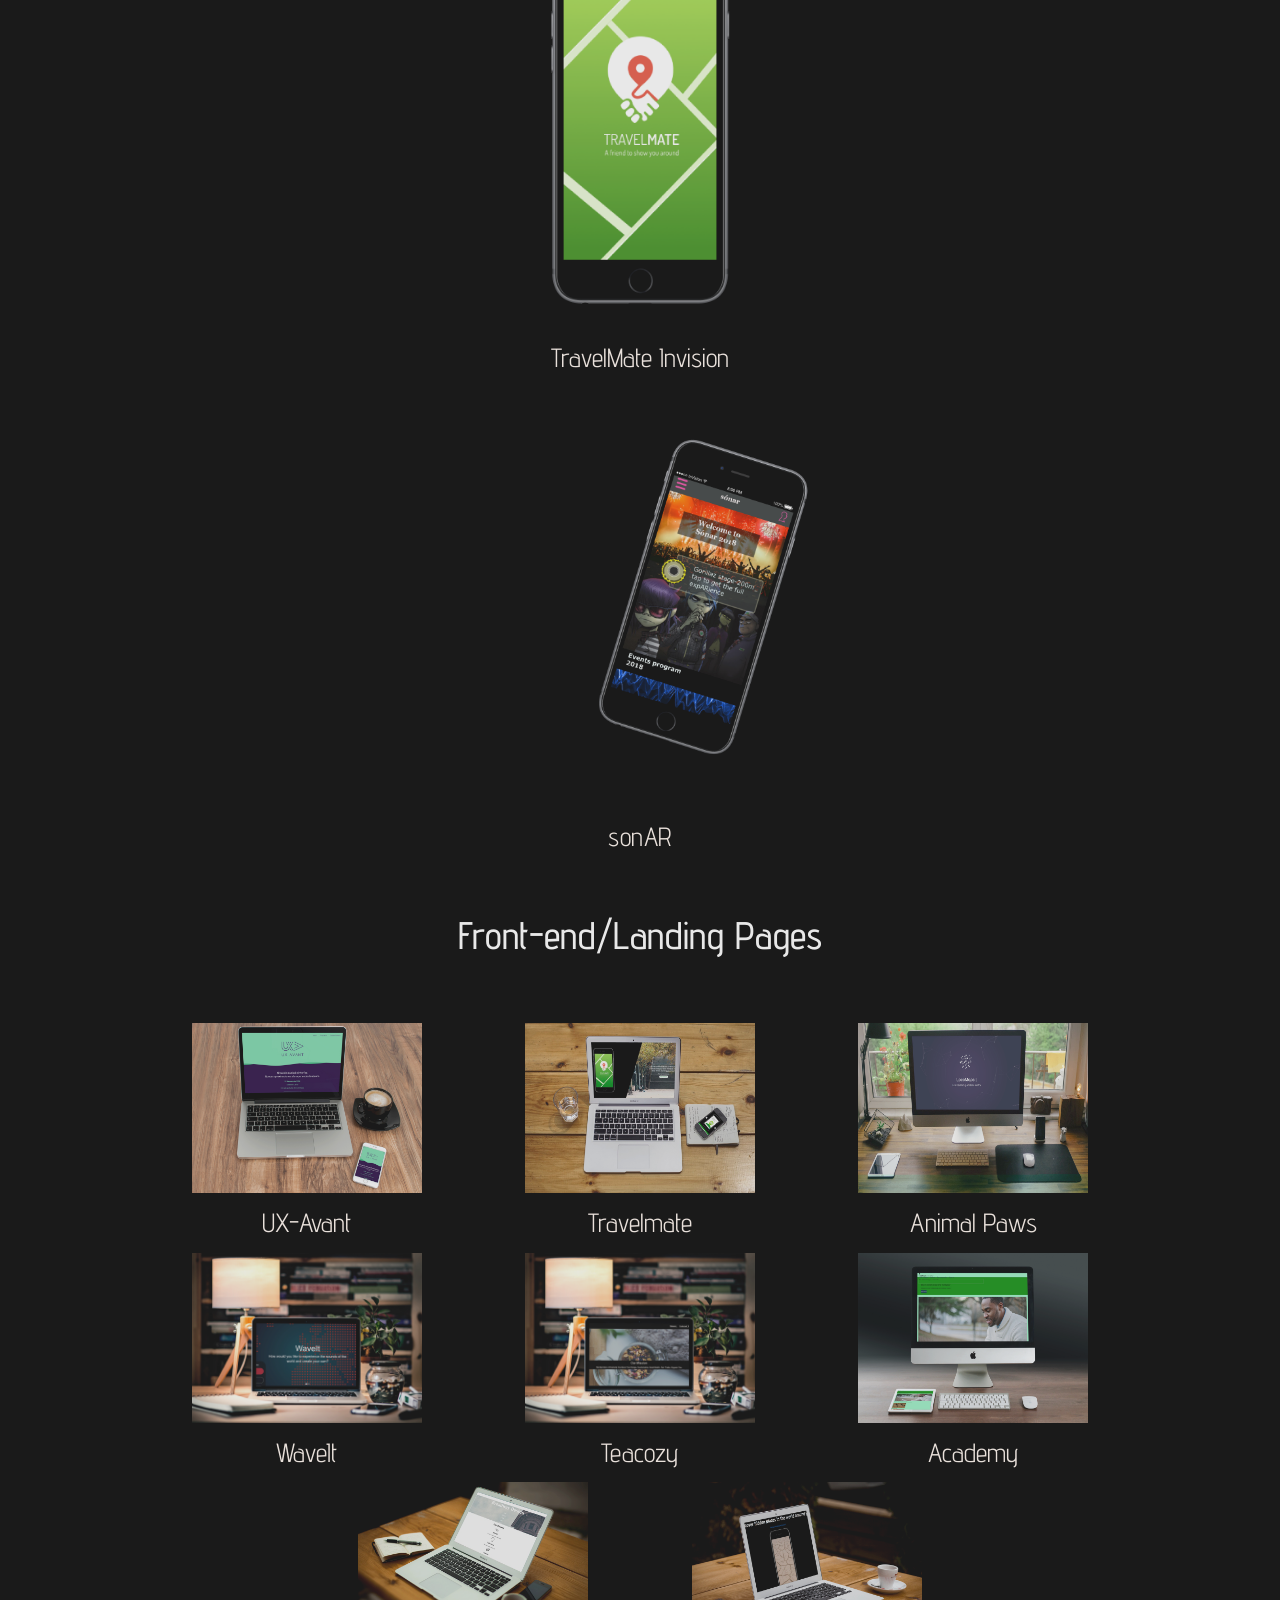
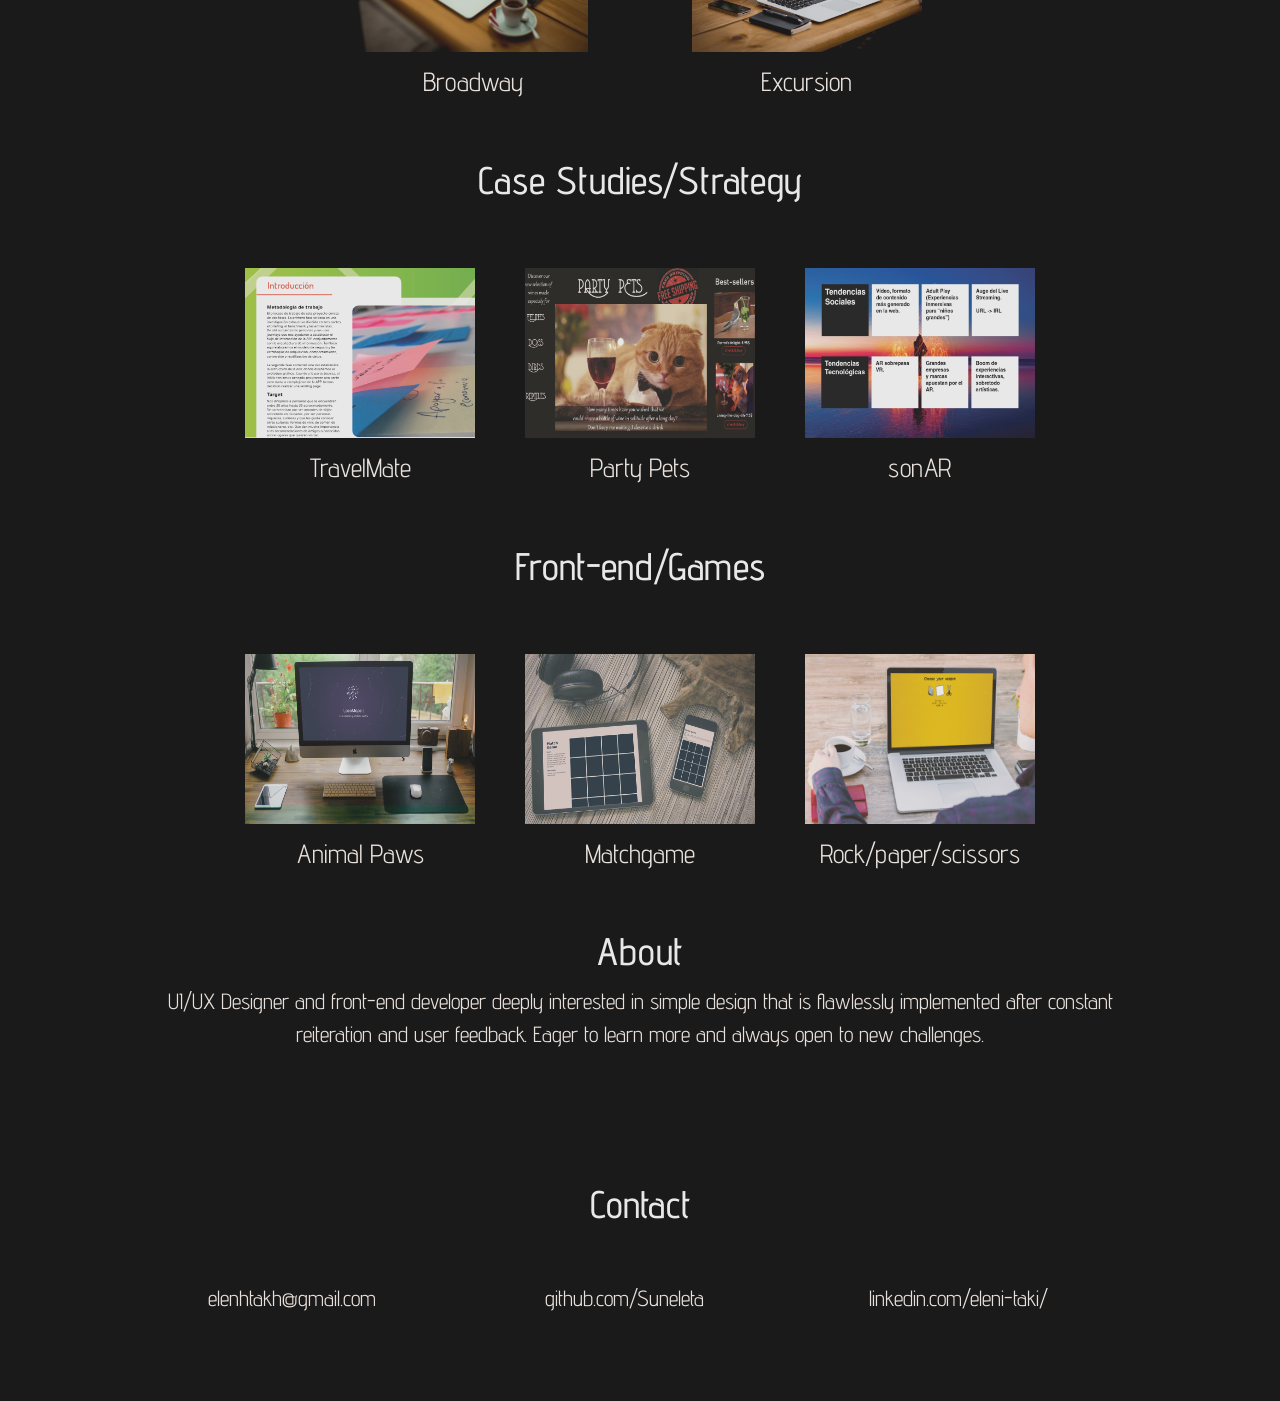
==== commit b4876e6d: "9th commit" ====
--- a/index.html
+++ b/index.html
@@ -12,7 +12,7 @@
         <!-- Latest compiled and minified CSS -->
         <link rel="stylesheet" href="vendor/bootstrap.min.css">
         <link href="https://fonts.googleapis.com/css?family=Advent+Pro:300|Khula:300|Martel:300" rel="stylesheet">
-        <link rel="stylesheet" type="text/css"  href="style_old.css" />
+        <link rel="stylesheet" type="text/css"  href="style.css" />
 
   </head>
   <body>
--- a/style.css
+++ b/style.css
@@ -0,0 +1,229 @@
+
+html {
+  font-family: 'Advent Pro',sans-serif;
+  font-size:22px;
+  color:seashell;
+  background-color: black;
+  opacity:0.9;
+  text-align: center;
+}
+header {
+width: 100%;
+height:69px;
+position: fixed;
+align-items:center;
+
+z-index:1;
+background-color: black;
+
+}
+
+header img {
+  height: 50px;
+  padding-left: 10px;
+}
+
+.container-fluid {
+  margin: 0px;
+  padding: 0px;
+}
+nav {
+text-align:right;
+flex-grow: 1;
+display:block;
+}
+
+nav span {
+  display: inline-block;
+  padding: 20px 20px;
+  font-size: 1.2em;
+}
+a {
+  color: seashell;
+  text-decoration: none;
+}
+nav span a:hover {
+  color: white;
+}
+
+.flex-container {
+  display: flex;
+  justify-content: center;
+  flex-wrap: wrap;
+}
+.main {
+  padding-top: 0px;
+  opacity:0.9;
+  width: 1200px;
+  margin:auto;
+}
+#logo {
+  width: 80px;
+  height: 80px;
+}
+
+body {
+  font-family: 'Advent Pro', sans-serif;
+  background-color: black;
+  text-align: center;
+  display:block;
+  margin: 0px;
+  color:seashell;
+  font-size: 22px;
+}
+#mission {
+  height: 850px;
+  background:
+  linear-gradient(
+     rgba(50, 50, 50, 0.45),
+     rgba(50, 50, 50, 0.45)
+   ),
+   url(resources/mypicture.jpg) no-repeat top fixed;
+  -webkit-background-size: cover;
+  -moz-background-size: cover;
+  padding-top: 70px;
+  margin: 0px;
+
+}
+
+#mission .content {
+  color: white;
+  margin: auto;
+  width:100%;
+}
+
+h1 {
+  display: block;
+  padding: 10px;
+  font-size: 3em;
+  margin: 0px;
+  font-family: 'Advent Pro', sans-serif;
+
+}
+h3 {
+  margin: 0px;
+  padding: 10px;
+  display: block;
+  color:white;
+}
+
+#teas {
+  height: 1300px;
+  width: 1000px;
+  padding-top: 70px;
+  margin: auto;
+  flex-grow: 1;
+  justify-content: center;
+}
+.item span {
+  padding-bottom: : 15px;
+  text-align:center;
+  text-decoration: none;
+  display: block;
+  font-size: 1.2em;
+}
+div {
+  display: block;
+}
+.item {
+  width:100%;
+  }
+
+.item img {
+height: 170px;
+width:230px;
+margin: 10px;
+display: flex-grow;
+}
+
+
+#contacts {
+  margin-top: 50px;
+  height: 300px;
+  padding-top:70px;
+  display: block;
+  text-align:center;
+}
+
+#contacts .flex-container {
+  width:100%;
+}
+.flex-container .contacts {
+    padding-top:50px;
+
+}
+#contact {
+  display: block;
+  height:200px;
+}
+.contact a:hover {
+  color: white;
+}
+.flex-container {
+    display: flex;
+    justify-content: center;
+    flex-wrap: wrap;
+  }
+h5 {
+  display: block;
+  font-size: 1em;
+  }
+
+
+ .item a:hover {
+   color: white;
+
+ }
+#travelmate img, #sonar img {
+  width:410px;
+  height:420px;
+}
+.two-columns img {
+  width: 300px;
+  height: auto;
+}
+
+@media only screen and (max-width: 767px) and (min-width:300px) {
+
+  .flex-container .contacts {
+ width:100%;
+ flex-wrap: wrap;}
+ h5 {
+   display:none;    }
+
+   .flex-container .items {
+
+     width:100%;
+     flex-wrap: wrap;}
+
+     .item img {
+     height: auto;
+     width:500px;
+     margin: 10px;
+     display: flex-grow;
+     }
+     html {
+       font-size: 30px;
+     }
+     h3 {
+       font-size: 90px;
+     }
+     p {
+       font-size: 60px;
+     }
+     h2 {
+       font-size: 100px;
+     }
+     .contact {
+       font-size: 60px;
+     }
+     nav {
+       visibility: hidden;
+     }
+     #mission {
+       height: 1700px;
+     }
+     .item span {
+       font-size: 50px;
+     }
+ }
